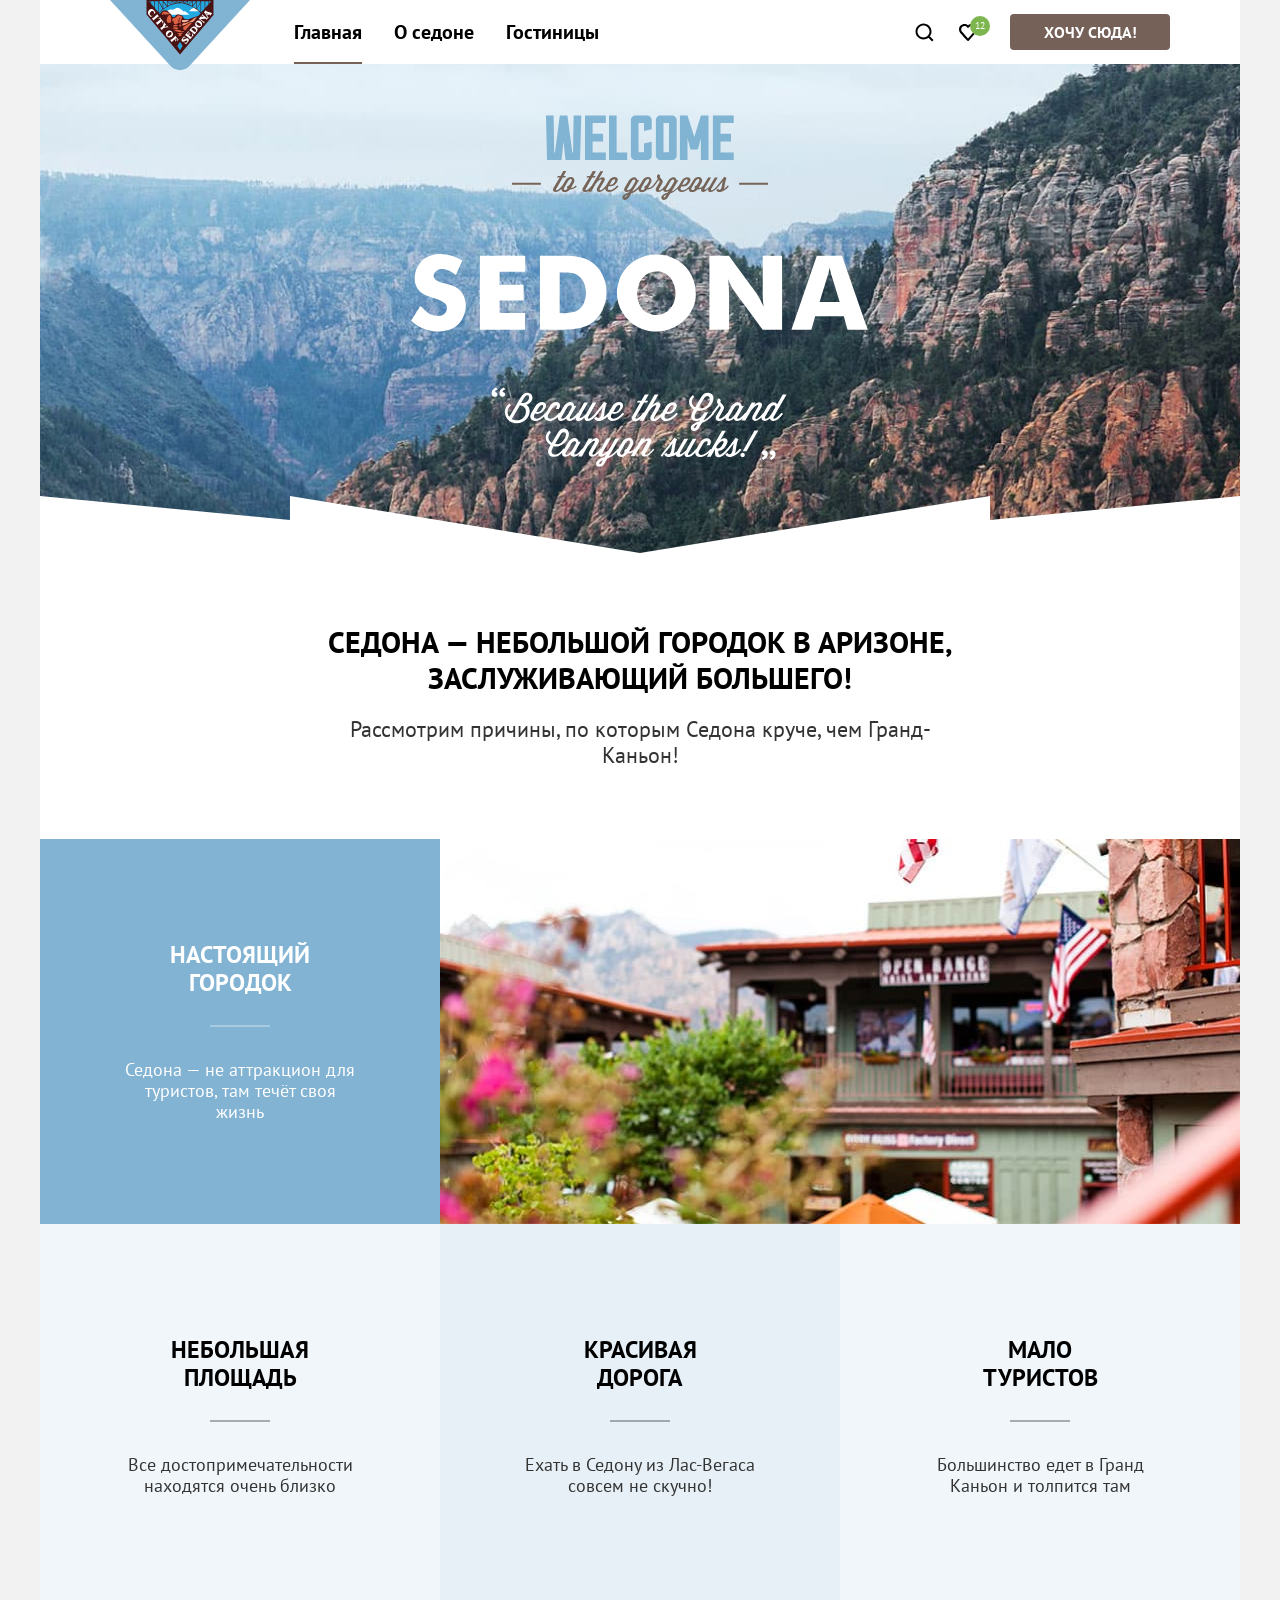
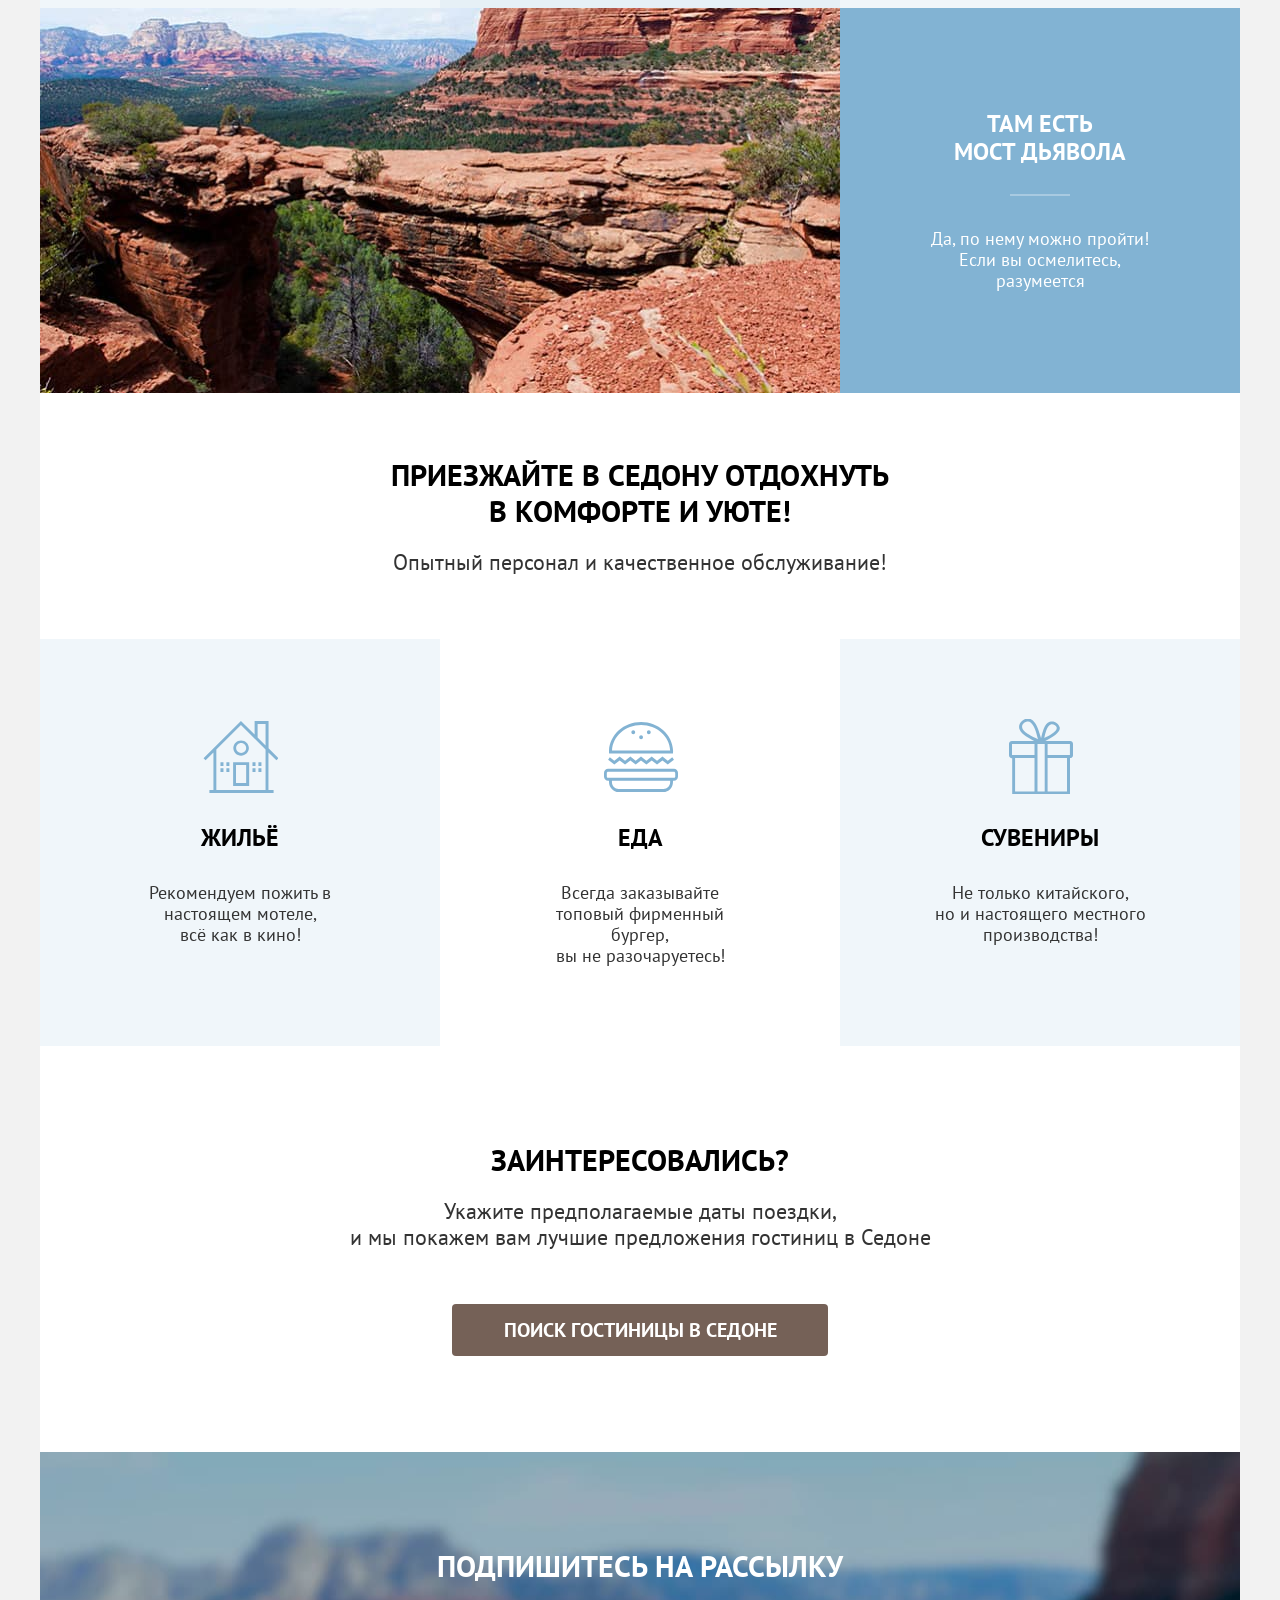
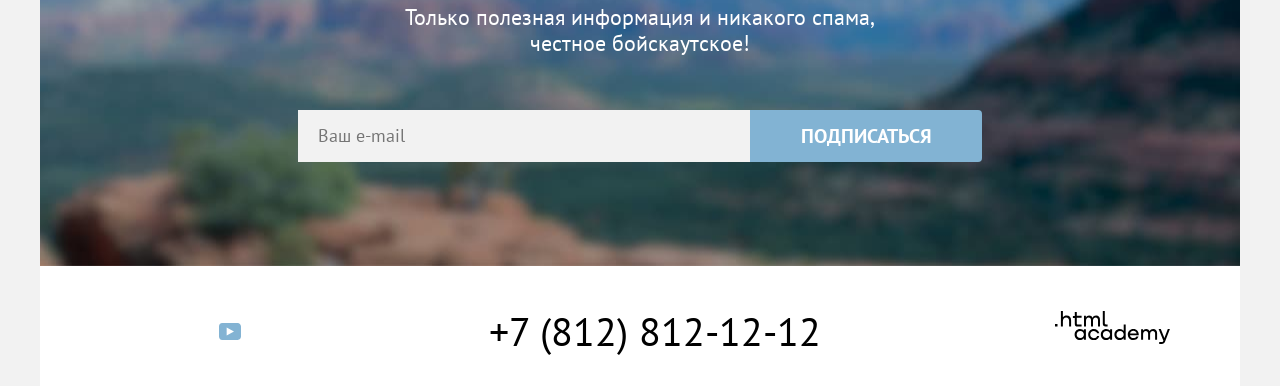
==== index.html @ 7eca0de6 "Добавил стилизацию декоративных элементов" ====
<!DOCTYPE html>
<html lang="ru">
  <head>
    <meta charset="utf-8">
    <title>HTML Academy: Седона</title>
    <link rel="stylesheet" href="styles/styles.css">
    <link rel="icon" href="favicon.ico" sizes="32x32">
  </head>
  <body>
    <div class="page-container">
      <header class="page-header" data-test="header">
        <a href="index.html" class="site-logo">
          <img src="images/site-logo.svg" width="140" height="70" alt="Логотип сайта Седона">
        </a>
        <nav class="nav">
          <ul class="nav-list">
            <li class="nav-item">
              <a href="" class="nav-link nav-link-current">Главная</a>
            </li>
            <li class="nav-item">
              <a href="#" class="nav-link">О седоне</a>
            </li>
            <li class="nav-item">
              <a href="catalog.html" class="nav-link">Гостиницы</a>
            </li>
          </ul>
          <ul class="nav-user-list">
            <li class="nav-user-item">
              <a href="#" class="nav-user-link search-icon">
                <span class="visually-hidden">Поиск</span>
              </a>
            </li>
            <li class="nav-user-item">
              <a href="#" class="nav-user-link heart-icon">
                <span class="visually-hidden">Избранное</span>
                <span class="favorites-count">12</span>
              </a>
            </li>
          </ul>
          <a href="#" class="btn btn-brown btn-desire">Хочу сюда!</a>
        </nav>
      </header>
      <main class="main-index" data-test="main">
        <section class="hero" data-test="hero">
          <h1 class="visually-hidden">Добро пожаловать в Седона</h1>
          <img src="images/welcome.svg" width="458" height="352" alt="Логотип приветствие Седона" class="hero-logo">
        </section>
        <section class="advantages" data-test="advantages">
          <div class="advantages-block">
            <h2 class="block-title">Седона — небольшой городок в Аризоне, заслуживающий большего!</h2>
            <p class="block-subtitle">Рассмотрим причины, по которым Седона круче, чем Гранд-Каньон!</p>
          </div>
          <ul class="advantages-list">
            <li class="advantages-item advantages-picture">
              <div class="advantages-container">
                <h3 class="item-title">Настоящий городок</h3>
                <p class="item-subtitle">Седона — не аттракцион для туристов, там течёт своя жизнь</p>
              </div>
              <img src="images/city.jpg" width="800" height="385" alt="Фото города Седона" class="advantages-img">
            </li>
            <li class="advantages-item">
              <div class="advantages-container">
                <h3 class="item-title">Небольшая площадь</h3>
                <p class="item-subtitle">Все достопримечательности находятся очень близко</p>
              </div>
            </li>
            <li class="advantages-item">
              <div class="advantages-container">
                <h3 class="item-title">Красивая<br>дорога</h3>
                <p class="item-subtitle">Ехать в Седону из Лас-Вегаса совсем не скучно!</p>
              </div>
            </li>
            <li class="advantages-item">
              <div class="advantages-container">
                <h3 class="item-title">Мало<br>туристов</h3>
                <p class="item-subtitle">Большинство едет в Гранд Каньон и толпится там</p>
              </div>
            </li>
            <li class="advantages-item advantages-picture">
              <img src="images/bridge.jpg" width="800" height="385" alt="Фото моста дьявола" class="advantages-img">
              <div class="advantages-container">
                <h3 class="item-title">Там есть<br>мост дьявола</h3>
                <p class="item-subtitle">Да, по нему можно пройти! Если вы осмелитесь, разумеется</p>
              </div>
            </li>
          </ul>
        </section>
        <section class="services">
          <div class="services-block">
            <h2 class="block-title">Приезжайте в Седону отдохнуть в комфорте и уюте!</h2>
            <p class="block-subtitle">Опытный персонал и  качественное обслуживание!</p>
          </div>
          <h2 class="visually-hidden">Услуги</h2>
          <ul class="services-list">
            <li class="services-item house-icon">
              <h3 class="item-title">Жильё</h3>
              <p class="item-subtitle">Рекомендуем пожить в настоящем мотеле,<br>всё как в кино!</p>
            </li>
            <li class="services-item food-icon">
              <h3 class="item-title">Еда</h3>
              <p class="item-subtitle">Всегда заказывайте топовый фирменный бургер,<br>вы не разочаруетесь!</p>
            </li>
            <li class="services-item souvenir-icon">
              <h3 class="item-title">Сувениры</h3>
              <p class="item-subtitle">Не только китайского,<br>но и настоящего местного производства!</p>
            </li>
          </ul>
        </section>
        <section class="hotel-search" data-test="search">
          <h2 class="block-title">Заинтересовались?</h2>
          <p class="block-subtitle">Укажите предполагаемые даты поездки,<br>и мы покажем вам лучшие предложения гостиниц в Седоне</p>
          <button class="btn btn-brown btn-large" type="button">Поиск гостиницы в седоне</button>
        </section>
        <section class="subscribe subscribe-background" data-test="subscribe">
          <h2 class="block-title">Подпишитесь на рассылку</h2>
          <p class="block-subtitle">Только полезная информация и никакого спама,<br>честное бойскаутское!</p>
          <form action="https://echo.htmlacademy.ru/" class="subscribe-form" method="post">
            <input type="email" class="subscribe-inp" name="email" placeholder="Ваш e-mail">
            <button type="submit" class="btn btn-blue btn-large">Подписаться</button>
          </form>
        </section>
      </main>
      <footer class="page-footer" data-test="footer">
        <section class="footer-social">
          <ul class="footer-social-list">
            <li class="footer-social-item">
              <a href="#" class="footer-social-link vk-icon">
                <span class="visually-hidden">VK</span>
              </a>
            </li>
            <li class="footer-social-item">
              <a href="#" class="footer-social-link telegram-icon">
                <span class="visually-hidden">Telegram</span>
              </a>
            </li>
            <li class="footer-social-item">
              <a href="#" class="footer-social-link youtube-icon">
                <span class="visually-hidden">YouTube</span>
              </a>
            </li>
          </ul>
        </section>
        <section class="footer-contact">
          <a href="tel:88128121212" class="footer-contact-number">+7 (812) 812-12-12</a>
        </section>
        <section class="footer-logo">
          <a href="https://htmlacademy.ru/intensive/htmlcss" class="footer-logo-link">
            <img src="images/footer-logo.svg" width="115" height="33" alt="Логотип htmlacademy" class="logo-htmlacademy">
          </a>
        </section>
      </footer>
    </div>
  </body>
</html>
---- styles/styles.css ----
@font-face {
  font-family: "PT Sans";
  font-style: normal;
  font-weight: 400;
  src: url("../fonts/ptsans-400.woff2") format("woff2");
  font-display: swap;
}

@font-face {
  font-family: "PT Sans";
  font-style: normal;
  font-weight: 700;
  src: url("../fonts/ptsans-700.woff2") format("woff2");
  font-display: swap;
}

*,
*::before,
*::after {
  box-sizing: border-box;
}

img {
  max-width: 100%;
  height: auto;
  object-fit: cover;
}

.visually-hidden {
  position: absolute;
  width: 1px;
  height: 1px;
  margin: -1px;
  padding: 0;
  border: 0;
  clip: rect(0 0 0 0);
  overflow: hidden;
}

html {
  height: 100%;
}

body {
  height: 100%;
  margin: 0;
  font-family: "PT Sans", sans-serif;
  font-size: 18px;
  line-height: 21px;
  color: #333333;
  background-color: #f2f2f2;
}

.page-container {
  display: flex;
  flex-direction: column;
  min-height: 100%;
  width: 1200px;
  margin: 0 auto;
  background-color: #ffffff;
}

.main-index {
  flex-grow: 1;
}

/* Навигация */
.page-header {
  position: relative;
  display: flex;
  padding: 0 70px 0 238px;
}

.site-logo {
  position: absolute;
  top: 0;
  left: 70px;
}

.nav {
  display: flex;
  align-items: center;
  width: 100%;
}

.nav-list {
  display: flex;
  flex-wrap: wrap;
  padding: 0;
  margin: 0;
  margin-right: auto;
  list-style: none;
}

.nav-link {
  position: relative;
  display: inline-block;
  padding: 20px 16px;
  font-size: 20px;
  line-height: 24px;
  font-weight: 700;
  text-align: center;
  color: #000000;
  text-decoration: none;
}

.nav-link-current::after {
  position: absolute;
  left: 16px;
  right: 16px;
  bottom: 0;
  height: 2px;
  background-color: #756257;
  content: "";
}

.nav-user-list {
  display: flex;
  align-items: center;
  padding: 0;
  margin: 0;
  margin-right: 20px;
  list-style: none;
}

.nav-user-link {
  position: relative;
  display: block;
  width: 44px;
  height: 64px;
  text-decoration: none;
}

.search-icon {
  background: url("../images/icons/search.svg") no-repeat center;
}

.heart-icon {
  background: url("../images/icons/heart.svg") no-repeat center;
}

.favorites-count {
  position: absolute;
  top: 16px;
  left: 24px;
  display: flex;
  align-items: center;
  justify-content: center;
  height: 20px;
  min-width: 20px;
  padding: 0 4px;
  font-size: 10px;
  line-height: 10px;
  color: #ffffff;
  background-color: #7db54f;
  border-radius: 10px;
}

.btn-desire {
  min-width: 160px;
}

/* Hero секция */
.hero {
  padding: 51px 371px 82px;
  background-image: url("../images/welcome-divider.svg"), url("../images/welcome-background.jpg");
  background-color: #aec4dc;
  background-repeat: no-repeat, no-repeat;
  background-size: contain, cover;
  background-position: bottom, center;
}

/* Секция преимущества (главная страница) */
.advantages-block {
  padding: 71px 274px;
  text-align: center;
}

.block-title {
  margin: 0;
  margin-bottom: 20px;
  font-size: 30px;
  line-height: 36px;
  font-weight: 700;
  color: #000000;
  text-transform: uppercase;
}

.block-subtitle {
  margin: 0;
  font-size: 22px;
  line-height: 26px;
}

.advantages-block .title {
  margin-bottom: 25px;
}

.advantages-item.advantages-picture .item-title {
  color: #ffffff;
}

.advantages-list {
  display: flex;
  flex-wrap: wrap;
  margin: 0;
  padding: 0;
  list-style: none;
}

.advantages-item {
  width: 400px;
}

.advantages-container {
  padding: 112px 85px;
  text-align: center;
}

.item-title {
  margin: 0;
  font-size: 24px;
  line-height: 28px;
  font-weight: 700;
  color: #000000;
  text-transform: uppercase;
}

.item-subtitle {
  margin: 0;
}

.advantages-item.advantages-picture .advantages-container {
  padding: 102px 85px;
  text-align: center;
}

.advantages-item:nth-child(2n) {
  background-color: rgba(131, 179, 211, 0.12);
}

.advantages-item:nth-child(2n + 1) {
  background-color: rgba(131, 179, 211, 0.2);
}

.advantages-item .item-title {
  position: relative;
  padding-bottom: 30px;
  margin-bottom: 32px;
}

.advantages-item .item-title::after {
  position: absolute;
  bottom: 0;
  left: 50%;
  margin-left: -30px;
  width: 60px;
  height: 2px;
  background-color: currentColor;
  opacity: 0.3;
  content: "";
}

.advantages-item.advantages-picture {
  display: flex;
  width: 100%;
  color: #ffffff;
  background-color: #82b3d3;
}

/* Cекция услуги (главная страница) */
.services-block {
  padding: 64px 345px;
  text-align: center;
}

.services-list {
  display: flex;
  flex-wrap: wrap;
  padding: 0;
  margin: 0;
  list-style: none;
}

.services-item {
  padding: 80px 85px;
  min-height: 385px;
  width: 400px;
  text-align: center;
}

.services-item::before {
  display: block;
  margin: 0 auto;
  margin-bottom: 30px;
  height: 75px;
  width: 75px;
  content: "";
}

.house-icon::before {
  background: url("../images/icons/house.svg") no-repeat center;
}

.food-icon::before {
  background: url("../images/icons/food.svg") no-repeat center;
}

.souvenir-icon::before {
  background: url("../images/icons/souvenir.svg") no-repeat center;
}

.services-item .item-title {
  margin-bottom: 30px;
}

.services-item:nth-child(2n + 1) {
  background-color: rgba(131, 179, 211, 0.12);
}

/* Поиск отеля (главная страница) */
.hotel-search {
  padding: 96px 304px;
  text-align: center;
}

.hotel-search .block-subtitle {
  margin-bottom: 54px;
}

.hotel-search .btn {
  min-width: 376px;
}

/* Подписка */
.subscribe {
  padding: 96px 258px 104px;
  text-align: center;
}

.subscribe.subscribe-background .block-title {
  color: #ffffff;
}

.subscribe .block-subtitle {
  margin-bottom: 54px;
}

.subscribe-background {
  color: #ffffff;
  background-image: url("../images/subscribe-background.jpg");
  background-repeat: no-repeat;
  background-size: cover;
  background-color: #486778;
  background-position: center;
}

.subscribe-form {
  display: flex;
}

.subscribe-form .btn {
  min-width: 232px;
  border-radius: 0 4px 4px 0;
}

.subscribe-inp {
  width: 452px;
  padding: 12px 20px;
  font-family: inherit;
  font-size: 18px;
  line-height: 24px;
  border: none;
  background-color: #f2f2f2;
}

/* Фильтр гостиниц (каталог) */
.main-inner {
  flex-grow: 1;
}

.inner-header {
  padding: 35px 70px 70px;
  background-image: url("../images/filter-background.jpg");
  background-repeat: no-repeat;
  background-size: cover;
  background-color: #87aecd;
  background-position: center;
}

.inner-header-title {
  margin: 0;
  margin-bottom: 8px;
  font-size: 60px;
  line-height: 78px;
  font-weight: 700;
  color: #ffffff;
}

.breadcrumbs {
  display: flex;
  gap: 10px;
  padding: 0;
  margin: 0;
  margin-bottom: 40px;
  font-size: 16px;
  color: #ffffff;
  list-style: none;
}

.breadcrumbs-link {
  display: block;
  min-width: 15px;
}

.breadcrumbs-item:first-child {
  display: flex;
  gap: 10px;
}

.breadcrumbs-item:first-child::after {
  display: block;
  width: 8px;
  height: 21px;
  background: url("../images/icons/breadcrumbs.svg") no-repeat center;
  content: "";
}

.breadcrumbs-link-home {
  background: url("../images/icons/home.svg") no-repeat center;
}

.catalog {
  padding: 50px 70px 60px;
}

.catalog-filter {
  display: flex;
}

.catalog-filter-group {
  padding: 0;
  margin: 0;
  border: none;
}

.catalog-filter-group:not(:last-child) {
  margin-right: 70px;
}

.catalog-filter-group:nth-child(2) {
  margin-right: auto;
}

.catalog-filter-title {
  margin-bottom: 32px;
  font-size: 20px;
  line-height: 24px;
  font-weight: 700;
  color: #ffffff;
}

.catalog-filter-item:not(:last-child) {
  margin-bottom: 16px;
}

.catalog-filter input {
  font-family: inherit;
}

.catalog-filter-list {
  padding: 0;
  margin: 0;
  list-style: none;
}

.catalog-filter-item {
  font-size: 18px;
  line-height: 23px;
  color: #ffffff;
}

.control {
  display: flex;
  align-items: center;
}

.control-input {
  width: 20px;
  height: 20px;
  margin: 0;
  margin-right: 16px;
}

.control-input-minmax {
  width: 143px;
  padding: 12px 20px;
  border: 0;
  font-size: 18px;
  line-height: 24px;
  font-weight: 700;
}

.catalog-filter-buttons {
  align-self: flex-end;
}

.catalog-filter-buttons button {
  display: block;
  min-width: 191px;
}

.catalog-filter-submit {
  margin-bottom: 32px;
}

/* Поиск (каталог) */
.search {
  display: flex;
  align-items: center;
  margin-bottom: 40px;
}

.search-title {
  margin: 0;
  margin-right: auto;
  font-size: 30px;
  line-height: 36px;
  font-weight: 700;
  color: #000000;
  text-transform: uppercase;
}

.select-control {
  padding: 10px 20px;
  margin-right: 70px;
  min-width: 292px;
  font-family: inherit;
  font-size: 18px;
  line-height: 21px;
  color: inherit;
  border: 2px solid #e5e5e5;
  border-radius: 4px;
}

.view-list {
  display: flex;
  gap: 8px;
  padding: 0;
  margin: 0;
  list-style: none;
}

.view-link {
  display: block;
  width: 48px;
  height: 48px;
  border: 2px solid #e5e5e5;
  border-radius: 4px;
}

.view-link-current {
  border-color: #000000;
}

.view-tile-icon {
  background: url("../images/icons/mode-tile.svg") no-repeat center;
}

.view-card-icon {
  background: url("../images/icons/mode-slideshow.svg") no-repeat center;
}

.view-list-icon {
  background: url("../images/icons/mode-list.svg") no-repeat center;
}

/* Отели (каталог) */
.hotels-list {
  display: grid;
  grid-template-columns: repeat(3, 1fr);
  gap: 20px;
  padding: 0;
  margin: 0;
  padding-bottom: 40px;
  margin-bottom: 40px;
  border-bottom: 1px solid #e5e5e5;
  list-style: none;
}

.hotels-card {
  display: flex;
  flex-direction: column;
  padding: 19px;
  border: 1px solid #e5e5e5;
}

.hotels-card-photo {
  margin-bottom: 16px;
}

.hotels-card-type {
  margin: 0;
}

.hotels-card-title {
  flex-grow: 1;
  margin: 0;
  margin-bottom: 16px;
  font-size: 24px;
  line-height: 28px;
  font-weight: 700;
  color: #000000;
}

.hotels-card-price {
  margin: 0;
  text-align: right;
}

.hotels-card-link {
  text-decoration: none;
}

.hotels-card-container {
  display: grid;
  grid-template-columns: repeat(2, 1fr);
  gap: 16px 20px;
}

.hotels-card .btn {
  min-width: 140px;
}

.hotels-card-stars {
  height: 36px;
  width: 140px;
}

.two-stars {
  background-image: url("../images/icons/star.svg"), url("../images/icons/star.svg");
  background-repeat: no-repeat, no-repeat;
  background-position: 0, 24px;
}

.three-stars {
  background-image: url("../images/icons/star.svg"), url("../images/icons/star.svg"), url("../images/icons/star.svg");
  background-repeat: no-repeat, no-repeat, no-repeat;
  background-position: 0, 24px, 48px;
}

.four-stars {
  background-image: url("../images/icons/star.svg"), url("../images/icons/star.svg"), url("../images/icons/star.svg"), url("../images/icons/star.svg");
  background-repeat: no-repeat, no-repeat, no-repeat, no-repeat;
  background-position: 0, 24px, 48px, 72px;
}

.hotels-card-rating {
  display: inline-block;
  width: 140px;
  padding: 8px 20px;
  margin: 0;
  font-size: 16px;
  line-height: 20px;
  text-align: center;
  text-transform: uppercase;
  background-color: #f2f2f2;
  border-radius: 4px;
}

/* Пагинация */
.pagination-list {
  display: flex;
  padding: 0;
  margin: 0;
  align-items: baseline;
  gap: 8px;
  list-style: none;
}

.pagination-item {
  min-width: 60px;
  text-align: center;
}

.pagination-link {
  display: block;
  padding: 12px;
  font-size: 20px;
  line-height: 36px;
  font-weight: 700;
  color: #ffffff;
  text-align: center;
  vertical-align: baseline;
  background-color: #82b3d3;
  text-decoration: none;
  border-radius: 4px;
}

.pagination-link-current {
  color: #000000;
  background-color: #f2f2f2;
}

/* Футер */
.page-footer {
  display: flex;
  justify-content: space-between;
  padding: 45px 70px 35px;
}

.footer-social-list {
  display: flex;
  margin: 0;
  padding: 0;
  list-style: none;
}

.footer-social-link {
  display: block;
  width: 48px;
  height: 40px;
}

.vk-icon {
  background: url("../images/social/vk.svg") no-repeat center;
}

.telegram-icon {
  background: url("../images/social/tg.svg") no-repeat center;
}

.youtube-icon {
  background: url("../images/social/youtube.svg") no-repeat center;
}

.footer-contact-number {
  font-size: 40px;
  line-height: 40px;
  color: #000000;
  text-decoration: none;
}

.footer-logo-link {
  display: block;
}

/* Кнопки */
.btn {
  display: inline-block;
  padding: 8px 18px;
  font-family: inherit;
  font-size: 16px;
  line-height: 20px;
  font-weight: 700;
  text-align: center;
  text-decoration: none;
  color: #ffffff;
  text-transform: uppercase;
  border: none;
  border-radius: 4px;
}

.btn:focus-visible {
  outline: none;
}

.btn-large {
  font-size: 20px;
  line-height: 36px;
}

.btn-brown {
  background-color: #756157;
}

.btn-brown:hover,
.btn-brown:focus-visible {
  background-color: #615048;
}

.btn-brown:active {
  color: rgba(255, 255, 255, 0.3);
  background-color: #756157;
}

.btn-blue {
  background-color: #82b3d3;
}

.btn-blue:hover,
.btn-blue:focus-visible {
  background-color: #68a2ca;
}

.btn-blue:active {
  color: rgba(255, 255, 255, 0.3);
  background-color: #82b3d3;
}

.btn-green {
  background-color: #7db54f;
}

.btn-green:hover,
.btn-green:focus-visible {
  background-color: #6c9e42;
}

.btn-green:active {
  background-color: #7db54f;
  color: rgba(255, 255, 255, 0.3);
}

.btn-transparent {
  background-color: transparent;
}

.btn-transparent:hover {
  opacity: 0.6;
}

.btn-transparent:focus-visible {
  outline: 3px solid #83b3d3;
}

.btn-transparent:active {
  color: rgba(255, 255, 255, 0.3);
  outline: none;
}
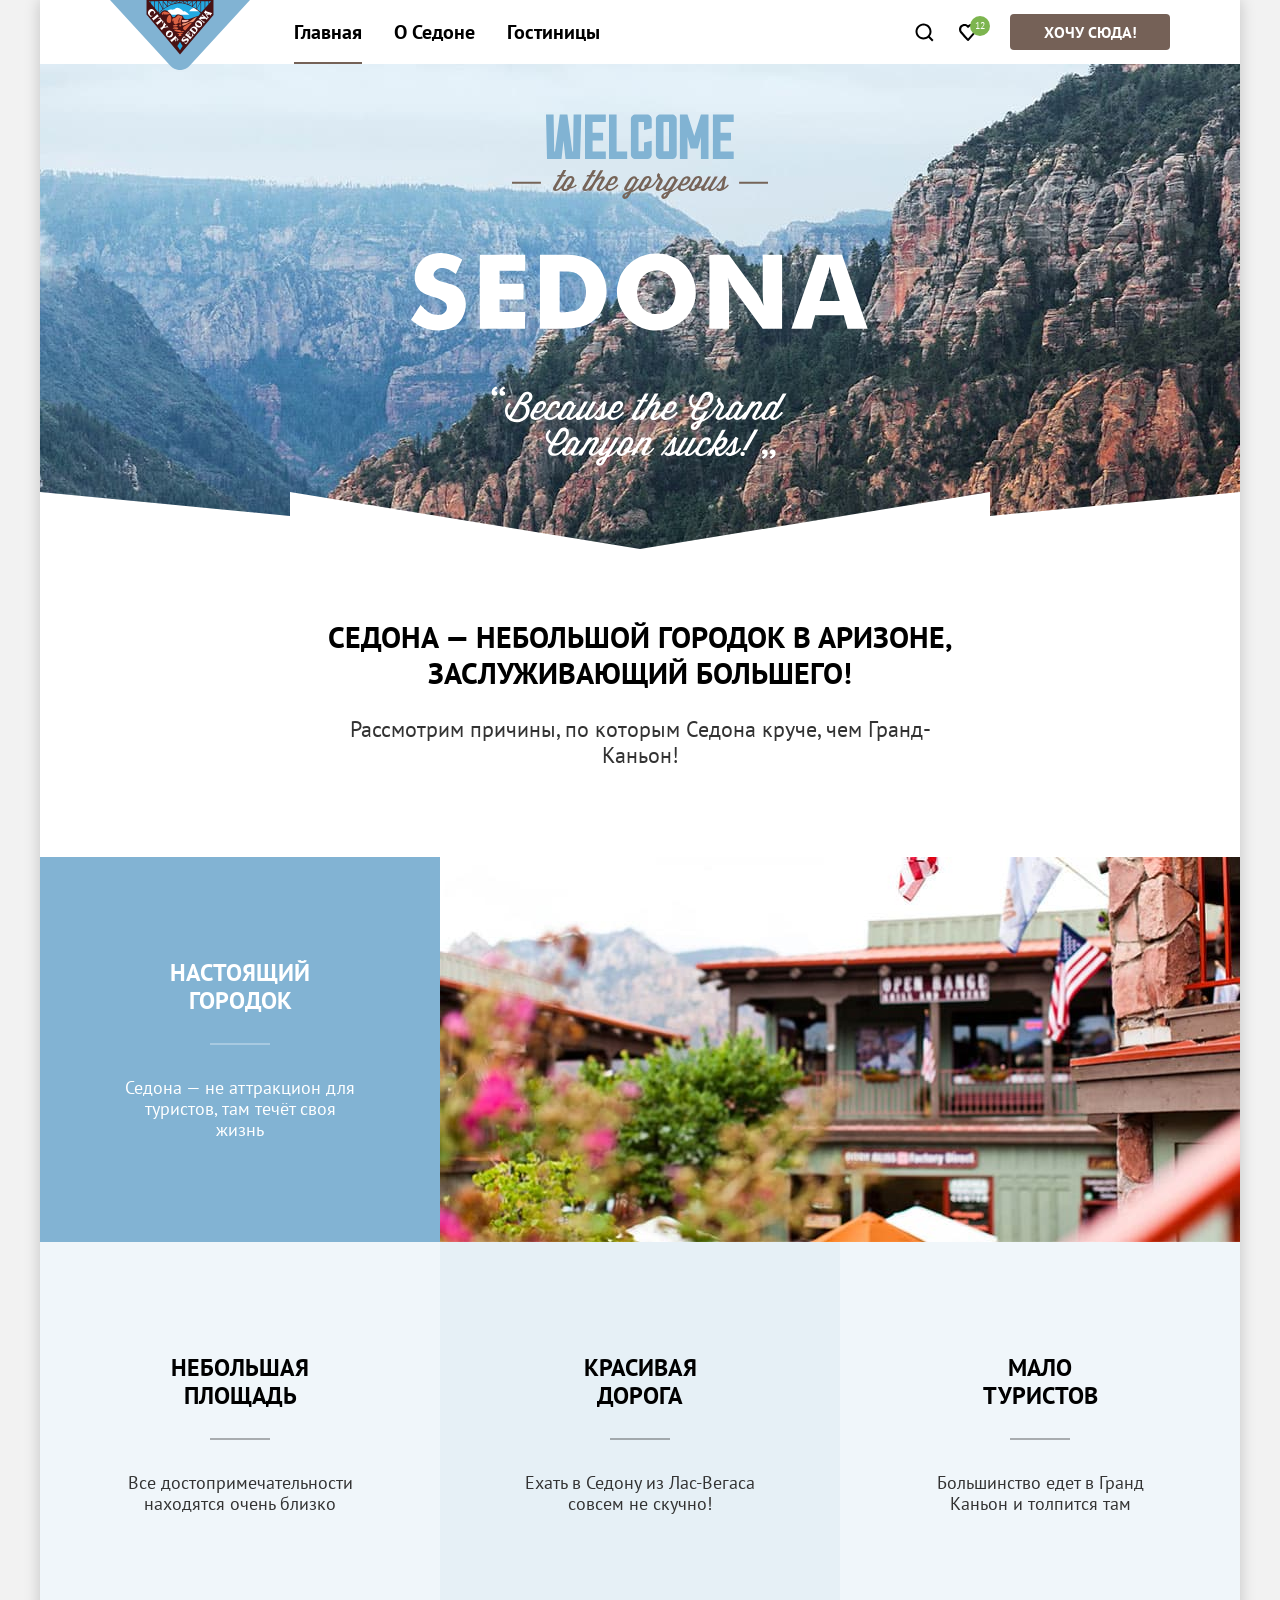
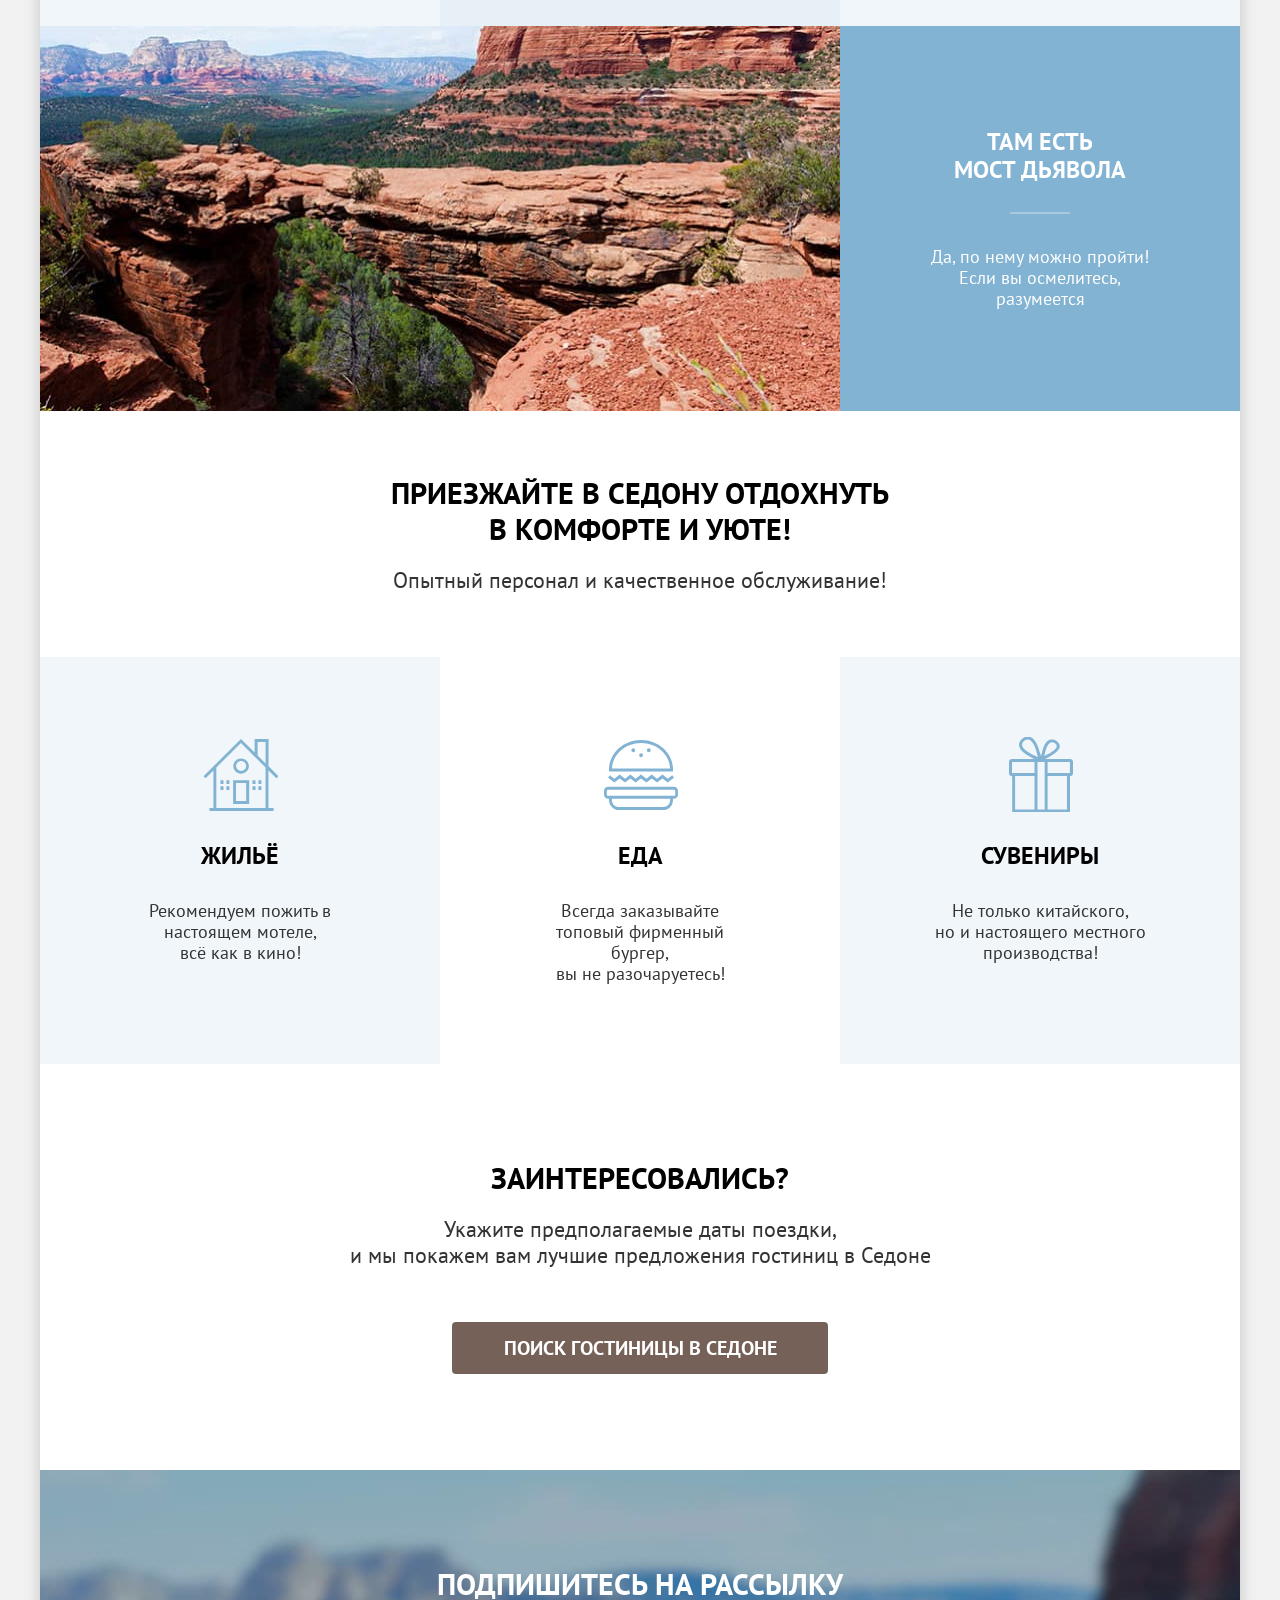
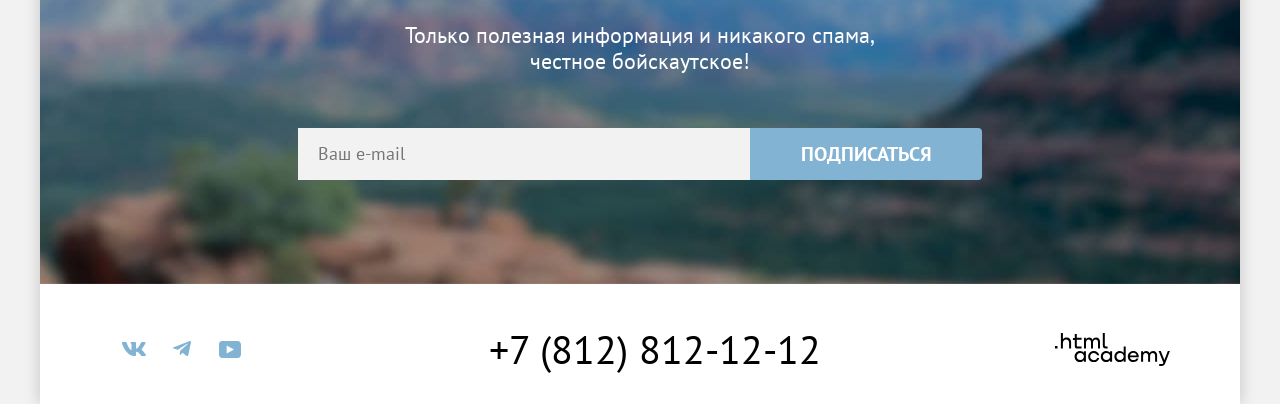
==== commit 0931224c: "Поправил стилизацию декоративных элементов" ====
--- a/index.html
+++ b/index.html
@@ -18,7 +18,7 @@
               <a href="" class="nav-link nav-link-current">Главная</a>
             </li>
             <li class="nav-item">
-              <a href="#" class="nav-link">О седоне</a>
+              <a href="#" class="nav-link">О Седоне</a>
             </li>
             <li class="nav-item">
               <a href="catalog.html" class="nav-link">Гостиницы</a>
@@ -121,33 +121,38 @@
         </section>
       </main>
       <footer class="page-footer" data-test="footer">
-        <section class="footer-social">
-          <ul class="footer-social-list">
-            <li class="footer-social-item">
-              <a href="#" class="footer-social-link vk-icon">
-                <span class="visually-hidden">VK</span>
-              </a>
-            </li>
-            <li class="footer-social-item">
-              <a href="#" class="footer-social-link telegram-icon">
-                <span class="visually-hidden">Telegram</span>
-              </a>
-            </li>
-            <li class="footer-social-item">
-              <a href="#" class="footer-social-link youtube-icon">
-                <span class="visually-hidden">YouTube</span>
-              </a>
-            </li>
-          </ul>
-        </section>
-        <section class="footer-contact">
-          <a href="tel:88128121212" class="footer-contact-number">+7 (812) 812-12-12</a>
-        </section>
-        <section class="footer-logo">
-          <a href="https://htmlacademy.ru/intensive/htmlcss" class="footer-logo-link">
-            <img src="images/footer-logo.svg" width="115" height="33" alt="Логотип htmlacademy" class="logo-htmlacademy">
-          </a>
-        </section>
+        <ul class="footer-social-list">
+          <li class="footer-social-item">
+            <a href="#" class="footer-social-link">
+              <span class="visually-hidden">VK</span>
+              <svg xmlns="http://www.w3.org/2000/svg" width="24" height="14" fill="#83b3d3" viewBox="0 0 24 14">
+                <path fill-rule="evenodd" d="M23.45.948c.166-.546 0-.948-.795-.948H20.03c-.668 0-.976.347-1.143.73 0 0-1.335 3.196-3.226 5.272-.612.602-.89.793-1.224.793-.167 0-.418-.191-.418-.738V.948c0-.656-.184-.948-.74-.948H9.151c-.417 0-.668.304-.668.593 0 .621.946.765 1.043 2.513v3.798c0 .833-.153.984-.487.984-.89 0-3.055-3.211-4.34-6.885C4.45.288 4.198 0 3.527 0H.9C.15 0 0 .347 0 .73c0 .682.89 4.07 4.145 8.551C6.315 12.341 9.37 14 12.153 14c1.669 0 1.875-.368 1.875-1.003v-2.313c0-.737.158-.884.687-.884.39 0 1.057.192 2.615 1.667C19.11 13.216 19.403 14 20.405 14h2.625c.75 0 1.126-.368.91-1.096-.238-.724-1.088-1.775-2.215-3.022-.612-.71-1.53-1.475-1.809-1.858-.389-.491-.278-.71 0-1.147 0 0 3.2-4.426 3.533-5.929z" clip-rule="evenodd" />
+              </svg>
+            </a>
+          </li>
+          <li class="footer-social-item">
+            <a href="#" class="footer-social-link">
+              <span class="visually-hidden">Telegram</span>
+              <svg xmlns="http://www.w3.org/2000/svg" width="18" height="16" fill="#83b3d3" viewBox="0 0 18 16">
+                <path d="M16.785.1.84 6.247C-.248 6.685-.24 7.292.64 7.563L4.735 8.84l9.472-5.976c.448-.273.857-.126.52.172L7.054 9.962H7.05h.002l-.283 4.22c.414 0 .597-.19.829-.413l1.988-1.934 4.136 3.055c.762.42 1.31.204 1.5-.706L17.938 1.39c.278-1.114-.425-1.619-1.153-1.29" />
+              </svg>
+            </a>
+          </li>
+          <li class="footer-social-item">
+            <a href="#" class="footer-social-link">
+              <span class="visually-hidden">YouTube</span>
+              <svg xmlns="http://www.w3.org/2000/svg" width="22" height="17" fill="#83b3d3" viewBox="0 0 22 17">
+                <path d="M18.607 0H3.174C1.314 0 0 1.594 0 3.4v10.094C0 15.406 1.313 17 3.174 17h15.652C20.468 17 22 15.406 22 13.6V3.4C21.781 1.594 20.468 0 18.607 0M7.662 12.538V4.463L14.995 8.5z" />
+              </svg>
+            </a>
+          </li>
+        </ul>
+        <a href="tel:88128121212" class="footer-contact-number">+7 (812) 812-12-12</a>
+        <a href="https://htmlacademy.ru/intensive/htmlcss" class="footer-logo-link">
+          <svg xmlns="http://www.w3.org/2000/svg" width="115" height="33" role="img" aria-label="Логотип htmlacademy" fill="#000" viewBox="0 0 115 33">
+            <path d="M0 12.9v2.6h2.5v-2.6zM11.6 4.5c-1.6 0-2.8.7-3.6 1.7h-.1V0h-2v15.5h2v-5.3c0-2.1 1.3-3.6 3.3-3.6 1.8 0 2.9 1.4 2.9 3.2v5.7h2V9.4c.1-3-1.8-4.9-4.5-4.9M26.6 4.8h-4.8V1.1h-2v3.8h-1.9v2h1.9v6c0 1.7 1 2.7 2.7 2.7h4.1v-2h-3.7c-.7 0-1.1-.4-1.1-1.1V6.8h4.8zM41.1 4.6c-1.6 0-2.9.8-3.5 2.1h-.1c-.6-1.2-1.8-2.1-3.4-2.1-1.4 0-2.5.8-3.1 1.8h-.1V4.8H29v10.6h2V10c0-2 1-3.5 2.6-3.5 1.5 0 2.4 1 2.4 2.6v6.3h2V9.8c0-2.4 1.4-3.3 2.6-3.3 1.5 0 2.4 1 2.4 2.6v6.3h2V8.9c.1-2.5-1.4-4.3-3.9-4.3M47.8 12.7c0 1.7 1 2.7 2.8 2.7h2v-2h-1.7c-.7 0-1.1-.4-1.1-1.1V0h-2zM28.9 19.7c-.9-1.1-2.2-1.8-3.9-1.8-3.1 0-5.4 2.3-5.4 5.6s2.3 5.6 5.4 5.6c1.8 0 3-.8 3.8-1.9h.1v1.6h2V18.2h-2zm-3.6 7.4c-2.2 0-3.6-1.6-3.6-3.6s1.4-3.6 3.6-3.6 3.6 1.6 3.6 3.6c0 1.9-1.4 3.6-3.6 3.6M44.2 22c-.5-2.4-2.6-4.1-5.4-4.1-3.4 0-5.6 2.5-5.6 5.6s2.2 5.6 5.6 5.6c2.8 0 4.9-1.8 5.4-4.2h-2.1c-.4 1.3-1.7 2.3-3.3 2.3-2.2 0-3.6-1.6-3.6-3.6s1.4-3.6 3.6-3.6c1.6 0 2.8 1 3.3 2.2h2.1zM55.1 19.7c-.9-1.1-2.2-1.8-3.9-1.8-3.1 0-5.4 2.3-5.4 5.6s2.3 5.6 5.4 5.6c1.8 0 3-.8 3.8-1.9h.1v1.6h2V18.2h-2zm-3.6 7.4c-2.2 0-3.6-1.6-3.6-3.6s1.4-3.6 3.6-3.6 3.6 1.6 3.6 3.6c0 1.9-1.5 3.6-3.6 3.6M68.7 19.8c-.9-1.1-2.2-1.9-3.9-1.9-3.1 0-5.4 2.3-5.4 5.6s2.2 5.6 5.4 5.6c1.7 0 3-.8 3.8-1.8h.1v1.5h2V13.4h-2zm-3.6 7.3c-2.2 0-3.6-1.6-3.6-3.6s1.4-3.6 3.6-3.6 3.6 1.6 3.6 3.6c-.1 2-1.5 3.6-3.6 3.6M78.3 17.9c-3.3 0-5.5 2.5-5.5 5.6 0 3 2.1 5.6 5.5 5.6 2.5 0 4.5-1.3 5.2-3.6h-2.1c-.5 1-1.6 1.6-3 1.6-1.9 0-3.3-1.3-3.4-2.9h8.8c.2-3.6-2-6.3-5.5-6.3m0 1.9c1.7 0 3 1 3.3 2.6h-6.5c.3-1.5 1.5-2.6 3.2-2.6M98.2 17.9c-1.6 0-2.9.8-3.6 2h-.1c-.6-1.2-1.8-2-3.4-2-1.4 0-2.5.7-3.1 1.8v-1.5h-1.9v10.6h2v-5.4c0-2 1-3.4 2.6-3.5 1.5 0 2.4 1 2.4 2.6v6.3h2v-5.6c0-2.4 1.4-3.3 2.6-3.3 1.5 0 2.4 1 2.4 2.6v6.3h2v-6.5c.1-2.6-1.4-4.4-3.9-4.4M109.4 27l-3.6-8.9h-2.2l4.8 11.6c-.3.9-.7 1.2-1.7 1.2h-2.5v2h2.5c1.8 0 2.8-.8 3.5-2.6l4.7-12.2h-2.1z" />
+          </svg>
+        </a>
       </footer>
     </div>
   </body>
--- a/styles/styles.css
+++ b/styles/styles.css
@@ -58,6 +58,7 @@
   width: 1200px;
   margin: 0 auto;
   background-color: #ffffff;
+  box-shadow: 0 0 15px 0 rgba(0, 0, 0, 0.2);
 }
 
 .main-index {
@@ -162,7 +163,7 @@
 
 /* Hero секция */
 .hero {
-  padding: 51px 371px 82px;
+  padding: 50px 371px 79px;
   background-image: url("../images/welcome-divider.svg"), url("../images/welcome-background.jpg");
   background-color: #aec4dc;
   background-repeat: no-repeat, no-repeat;
@@ -172,13 +173,16 @@
 
 /* Секция преимущества (главная страница) */
 .advantages-block {
-  padding: 71px 274px;
-  text-align: center;
+  padding: 70px 274px 89px;
+  text-align: center;
+}
+
+.advantages-block .block-title {
+  margin-bottom: 25px;
 }
 
 .block-title {
   margin: 0;
-  margin-bottom: 20px;
   font-size: 30px;
   line-height: 36px;
   font-weight: 700;
@@ -274,6 +278,10 @@
   text-align: center;
 }
 
+.services-block .block-title {
+  margin-bottom: 20px;
+}
+
 .services-list {
   display: flex;
   flex-wrap: wrap;
@@ -324,6 +332,10 @@
   text-align: center;
 }
 
+.hotel-search .block-title {
+  margin-bottom: 20px;
+}
+
 .hotel-search .block-subtitle {
   margin-bottom: 54px;
 }
@@ -336,6 +348,10 @@
 .subscribe {
   padding: 96px 258px 104px;
   text-align: center;
+}
+
+.subscribe .block-title {
+  margin-bottom: 20px;
 }
 
 .subscribe.subscribe-background .block-title {
@@ -380,7 +396,7 @@
 }
 
 .inner-header {
-  padding: 35px 70px 70px;
+  padding: 35px 70px 73px;
   background-image: url("../images/filter-background.jpg");
   background-repeat: no-repeat;
   background-size: cover;
@@ -679,13 +695,17 @@
 }
 
 .pagination-item {
-  min-width: 60px;
-  text-align: center;
+  text-align: center;
+}
+
+.pagination-item:not(:has(a)) {
+  width: 60px;
 }
 
 .pagination-link {
   display: block;
-  padding: 12px;
+  padding: 11px;
+  min-width: 60px;
   font-size: 20px;
   line-height: 36px;
   font-weight: 700;
@@ -695,6 +715,18 @@
   background-color: #82b3d3;
   text-decoration: none;
   border-radius: 4px;
+  border: 1px solid transparent;
+}
+
+.pagination-item:hover a:not(.pagination-link-current),
+.pagination-item:focus-visible a:not(.pagination-link-current) {
+  border-color: #82b3d3;
+  background-color: #68a2ca;
+}
+
+.pagination-item:active a:not(.pagination-link-current) {
+  color: rgba(255, 255, 255, 0.3);
+  background-color: #82b3d3;
 }
 
 .pagination-link-current {
@@ -706,6 +738,7 @@
 .page-footer {
   display: flex;
   justify-content: space-between;
+  align-items: center;
   padding: 45px 70px 35px;
 }
 
@@ -717,21 +750,20 @@
 }
 
 .footer-social-link {
-  display: block;
+  display: flex;
+  justify-content: center;
+  align-items: center;
   width: 48px;
   height: 40px;
 }
 
-.vk-icon {
-  background: url("../images/social/vk.svg") no-repeat center;
-}
-
-.telegram-icon {
-  background: url("../images/social/tg.svg") no-repeat center;
-}
-
-.youtube-icon {
-  background: url("../images/social/youtube.svg") no-repeat center;
+.footer-social-link:hover svg,
+.footer-social-link:focus-visible svg {
+  fill: #68a2ca;
+}
+
+.footer-social-link:active svg {
+  opacity: 0.3;
 }
 
 .footer-contact-number {
@@ -741,8 +773,28 @@
   text-decoration: none;
 }
 
+.footer-contact-number:hover,
+.footer-contact-number:focus-visible {
+  color: #756157;
+}
+
+.footer-contact-number:active {
+  opacity: 0.3;
+}
+
 .footer-logo-link {
   display: block;
+  width: 115px;
+  height: 33px;
+}
+
+.footer-logo-link:hover svg,
+.footer-logo-link:focus-visible svg {
+  fill: #756157;
+}
+
+.footer-logo-link:active svg {
+  opacity: 0.3;
 }
 
 /* Кнопки */
@@ -759,10 +811,7 @@
   text-transform: uppercase;
   border: none;
   border-radius: 4px;
-}
-
-.btn:focus-visible {
-  outline: none;
+  cursor: pointer;
 }
 
 .btn-large {
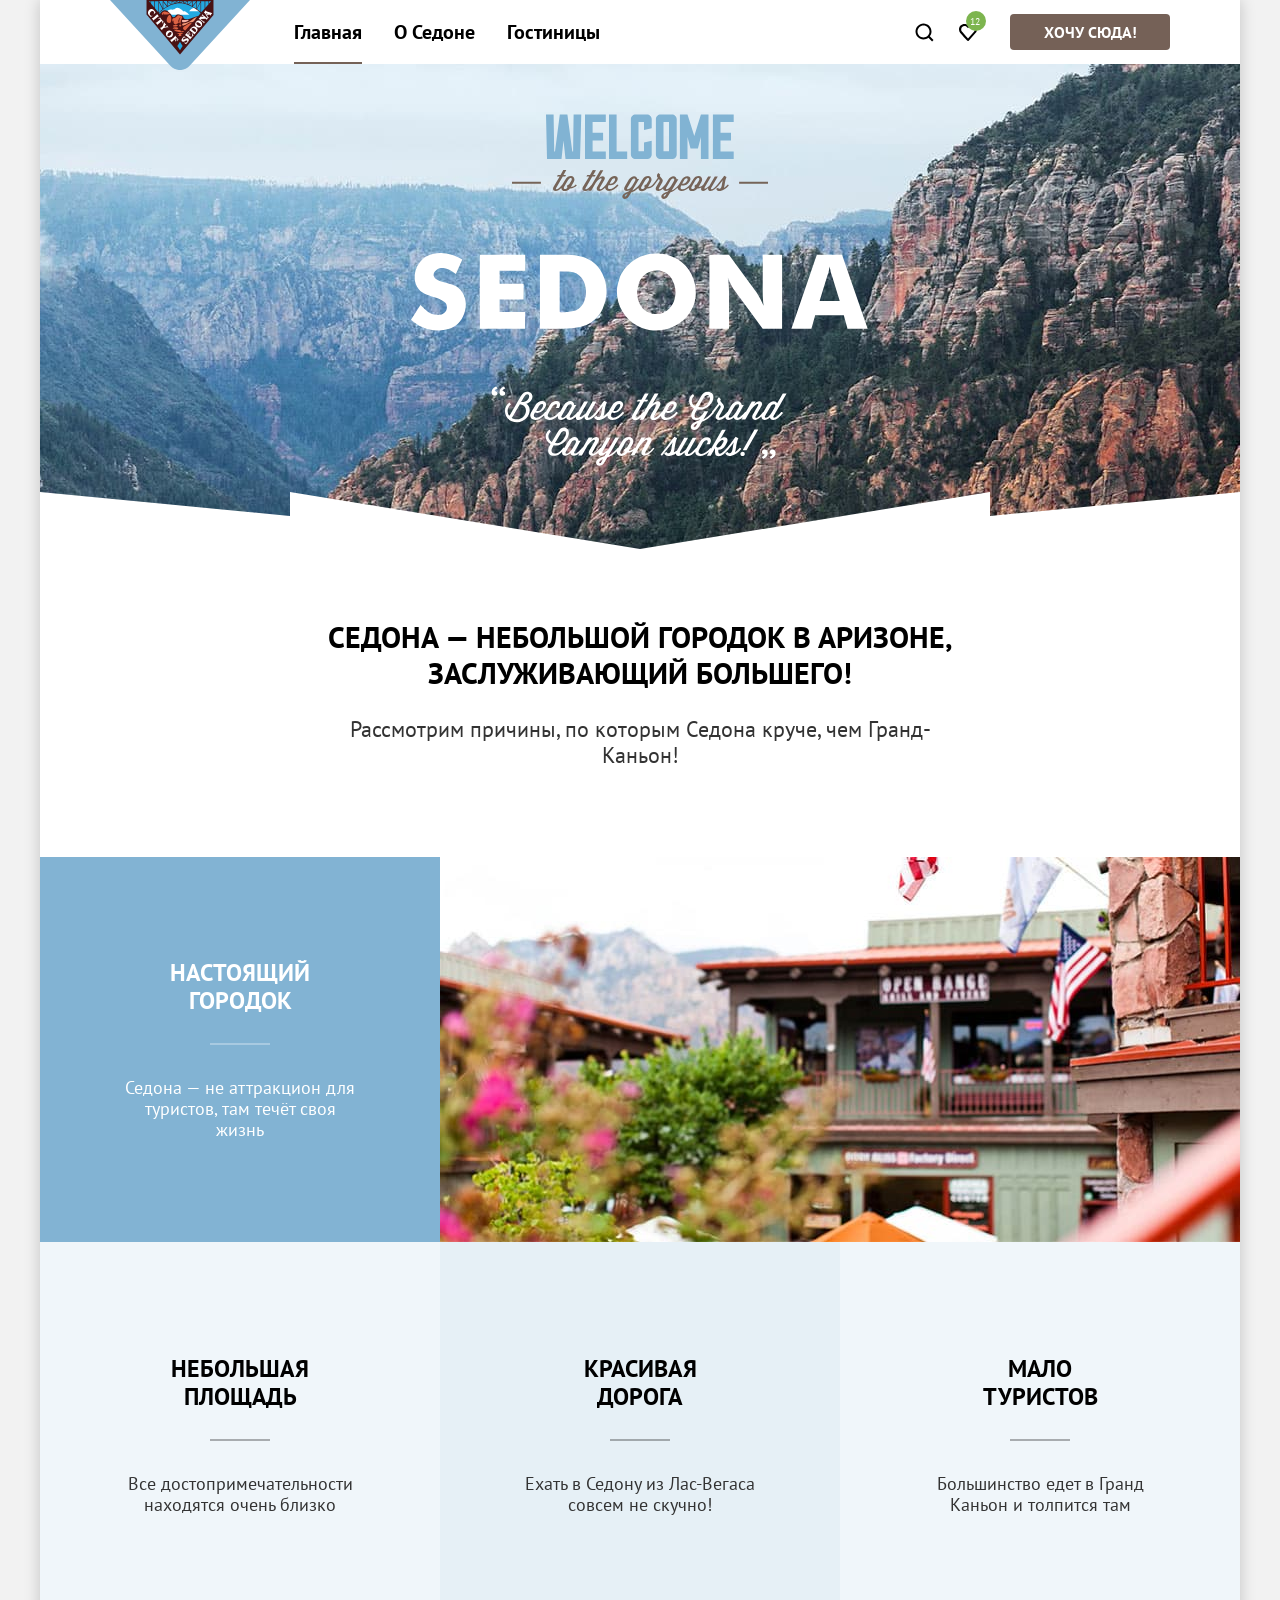
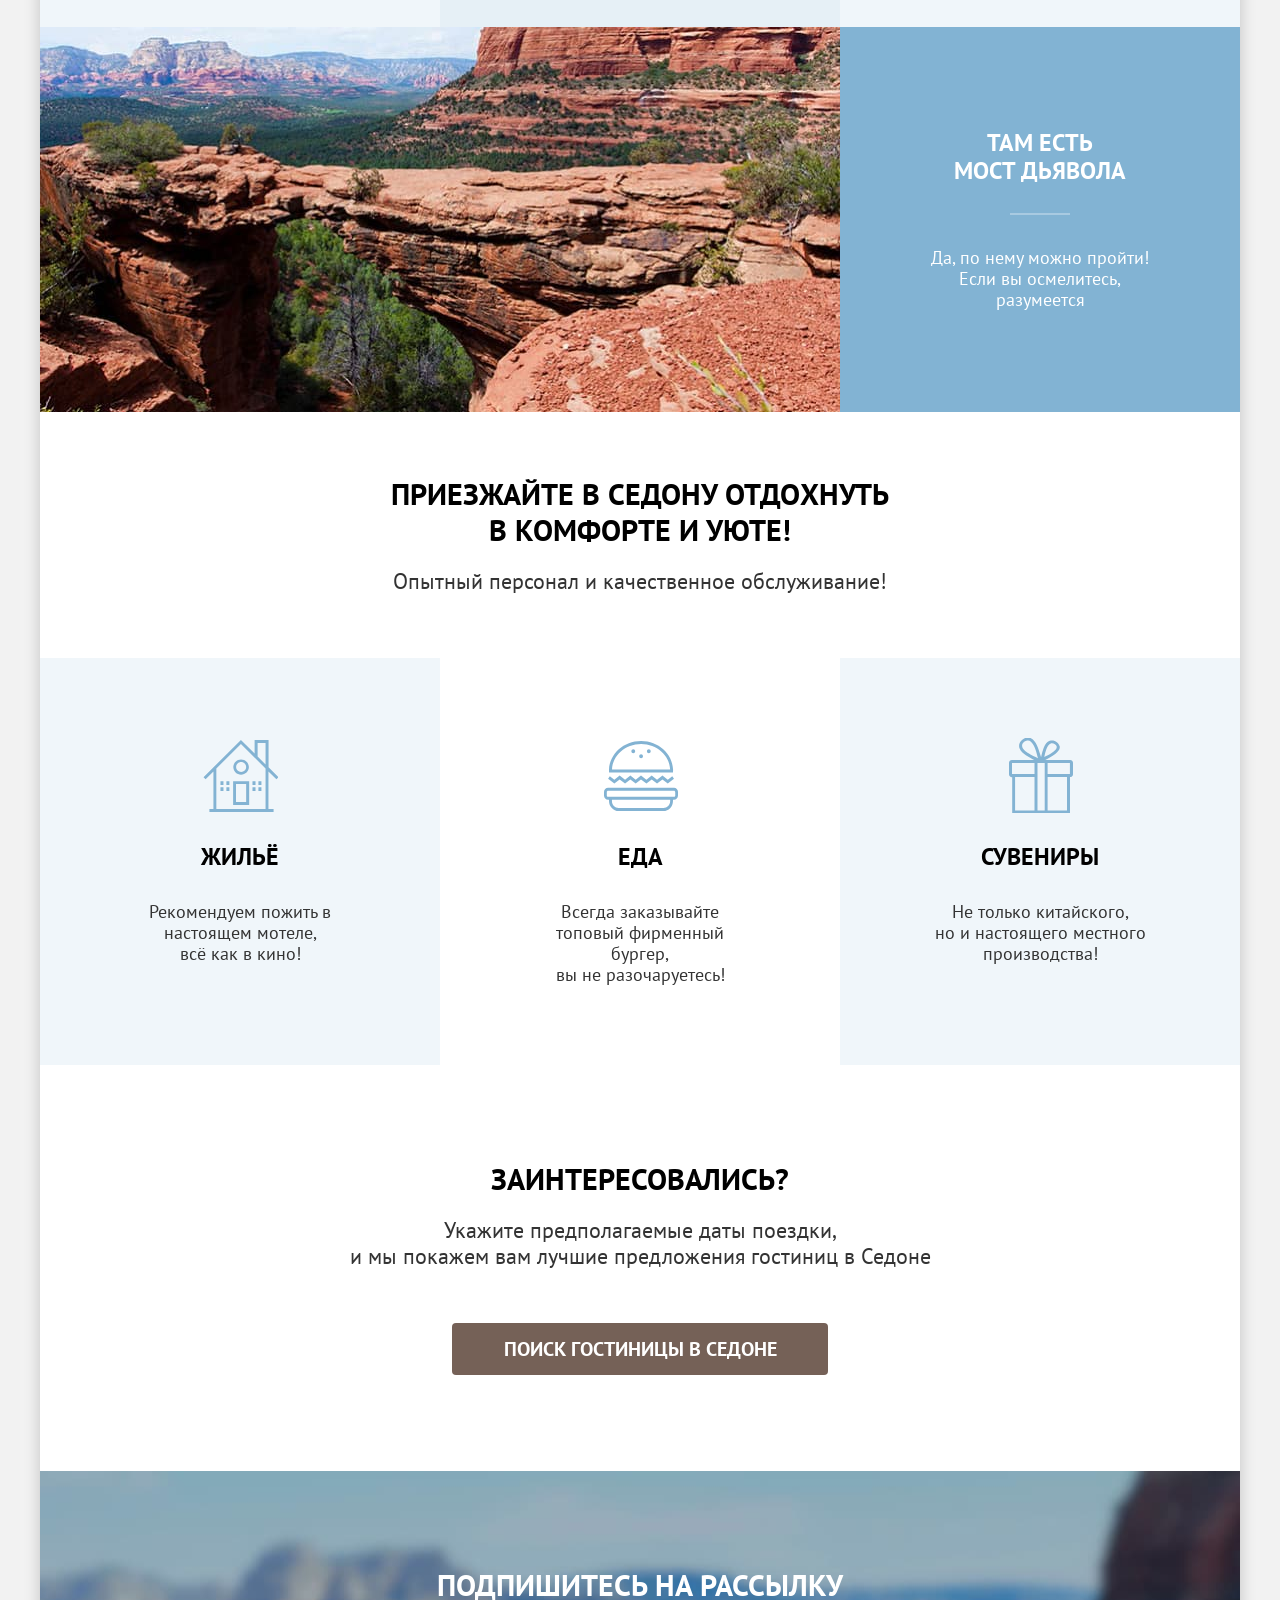
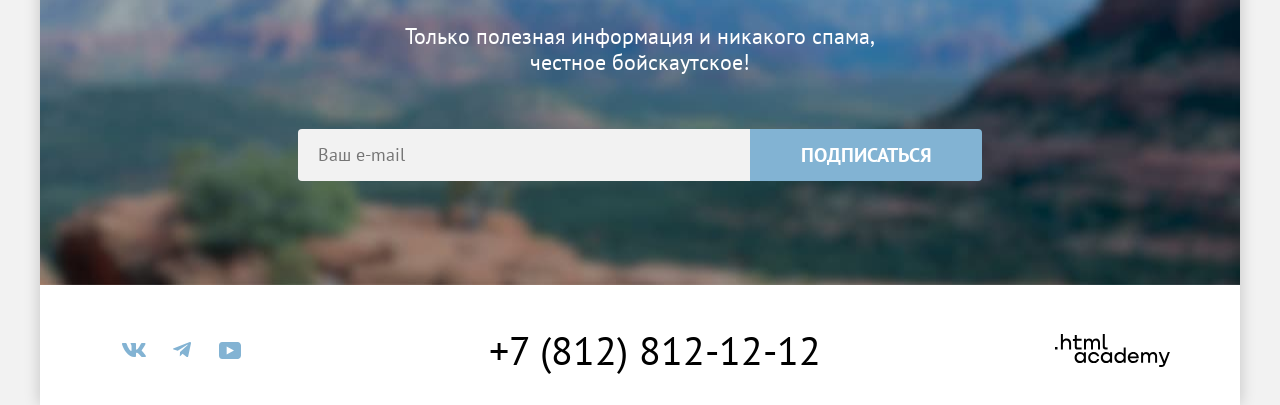
==== commit 0dcd32be: "Добавил стилизацию форм, модальное окно" ====
--- a/index.html
+++ b/index.html
@@ -59,22 +59,16 @@
               <img src="images/city.jpg" width="800" height="385" alt="Фото города Седона" class="advantages-img">
             </li>
             <li class="advantages-item">
-              <div class="advantages-container">
-                <h3 class="item-title">Небольшая площадь</h3>
-                <p class="item-subtitle">Все достопримечательности находятся очень близко</p>
-              </div>
+              <h3 class="item-title">Небольшая площадь</h3>
+              <p class="item-subtitle">Все достопримечательности находятся очень близко</p>
             </li>
             <li class="advantages-item">
-              <div class="advantages-container">
-                <h3 class="item-title">Красивая<br>дорога</h3>
-                <p class="item-subtitle">Ехать в Седону из Лас-Вегаса совсем не скучно!</p>
-              </div>
+              <h3 class="item-title">Красивая<br>дорога</h3>
+              <p class="item-subtitle">Ехать в Седону из Лас-Вегаса совсем не скучно!</p>
             </li>
             <li class="advantages-item">
-              <div class="advantages-container">
-                <h3 class="item-title">Мало<br>туристов</h3>
-                <p class="item-subtitle">Большинство едет в Гранд Каньон и толпится там</p>
-              </div>
+              <h3 class="item-title">Мало<br>туристов</h3>
+              <p class="item-subtitle">Большинство едет в Гранд Каньон и толпится там</p>
             </li>
             <li class="advantages-item advantages-picture">
               <img src="images/bridge.jpg" width="800" height="385" alt="Фото моста дьявола" class="advantages-img">
@@ -155,5 +149,40 @@
         </a>
       </footer>
     </div>
+    <div class="modal-container" style="display:none">
+      <div class="modal">
+        <button class="modal-close-btn">
+          <span class="visually-hidden">Закрыть</span>
+        </button>
+        <section class="modal-content">
+          <h2 class="modal-title block-title">Поиск гостиницы в Седоне</h2>
+          <form action="https://echo.htmlacademy.ru/" method="post" class="modal-form">
+            <label class="form-label" for="arrival-date">Дата заезда:</label>
+            <div class="form-field">
+              <input class="form-input" id="arrival-date" type="date" value="2020-04-27">
+              <span class="form-message invalid-message">Мы не можем отправить вас в прошлое.</span>
+            </div>
+            <label class="form-label" for="departure-date">Дата выезда:</label>
+            <div class="form-field">
+              <input class="form-input" id="departure-date" type="date" value="2023-09-01">
+              <span class="form-message">На эти даты есть свободные номера. Пока есть.</span>
+            </div>
+            <label class="form-label" for="adults">Взрослые:</label>
+            <div class="form-counter">
+              <button type="button" class="counter-btn btn-minus"></button>
+              <input class="form-input" id="adults" type="number" value="2">
+              <button type="button" class="counter-btn btn-plus"></button>
+            </div>
+            <label class="form-label" for="children">Дети:</label>
+            <div class="form-counter">
+              <button type="button" class="counter-btn btn-minus"></button>
+              <input class="form-input" id="children" type="number" value="2">
+              <button type="button" class="counter-btn btn-plus"></button>
+            </div>
+            <button class="modal-form-submit btn btn-blue btn-large" type="submit">Найти</button>
+          </form>
+        </section>
+      </div>
+    </div>
   </body>
 </html>
--- a/styles/styles.css
+++ b/styles/styles.css
@@ -142,16 +142,13 @@
 
 .favorites-count {
   position: absolute;
-  top: 16px;
-  left: 24px;
-  display: flex;
-  align-items: center;
-  justify-content: center;
+  top: 11px;
+  right: 4px;
   height: 20px;
   min-width: 20px;
   padding: 0 4px;
   font-size: 10px;
-  line-height: 10px;
+  line-height: 21px;
   color: #ffffff;
   background-color: #7db54f;
   border-radius: 10px;
@@ -214,10 +211,7 @@
 
 .advantages-item {
   width: 400px;
-}
-
-.advantages-container {
-  padding: 112px 85px;
+  padding: 113px 85px 112px;
   text-align: center;
 }
 
@@ -245,6 +239,14 @@
 
 .advantages-item:nth-child(2n + 1) {
   background-color: rgba(131, 179, 211, 0.2);
+}
+
+.advantages-item.advantages-picture {
+  display: flex;
+  width: 100%;
+  padding: 0;
+  color: #ffffff;
+  background-color: #82b3d3;
 }
 
 .advantages-item .item-title {
@@ -265,13 +267,6 @@
   content: "";
 }
 
-.advantages-item.advantages-picture {
-  display: flex;
-  width: 100%;
-  color: #ffffff;
-  background-color: #82b3d3;
-}
-
 /* Cекция услуги (главная страница) */
 .services-block {
   padding: 64px 345px;
@@ -388,6 +383,8 @@
   line-height: 24px;
   border: none;
   background-color: #f2f2f2;
+  border-top-left-radius: 4px;
+  border-bottom-left-radius: 4px;
 }
 
 /* Фильтр гостиниц (каталог) */
@@ -497,24 +494,109 @@
 }
 
 .control {
-  display: flex;
-  align-items: center;
-}
-
-.control-input {
+  position: relative;
+  display: block;
+  padding-left: 36px;
+}
+
+.control:hover {
+  opacity: 0.6;
+}
+
+.control-input:focus-visible + .control-mark {
+  opacity: 1;
+  outline: 3px solid #83b3d3;
+}
+
+.control:active {
+  opacity: 0.3;
+}
+
+.control-mark {
+  position: absolute;
+  top: 2px;
+  left: 0;
   width: 20px;
   height: 20px;
-  margin: 0;
-  margin-right: 16px;
+  background-color: #ffffff;
+}
+
+.control-input[type="checkbox"] + .control-mark {
+  border-radius: 4px;
+}
+
+.control-input[type="radio"] + .control-mark {
+  border-radius: 50%;
+}
+
+.control-input[type="checkbox"]:checked + .control-mark::after {
+  position: absolute;
+  width: 12px;
+  height: 10px;
+  top: 50%;
+  left: 50%;
+  transform: translate(-50%, -50%);
+  background: url("../images/icons/checkbox.svg");
+  content: "";
+}
+
+.control-input[type="radio"]:checked + .control-mark::after {
+  position: absolute;
+  width: 10px;
+  height: 10px;
+  top: 50%;
+  left: 50%;
+  transform: translate(-50%, -50%);
+  background-color: #3f5e72;
+  border-radius: 50%;
+  content: "";
 }
 
 .control-input-minmax {
   width: 143px;
-  padding: 12px 20px;
+  padding: 12px 50px 12px 20px;
   border: 0;
   font-size: 18px;
   line-height: 24px;
   font-weight: 700;
+  background-color: #f2f2f2;
+}
+
+.control-input-minmax:hover {
+  background-color: #e5e5e5;
+}
+
+.control-input-minmax:focus {
+  background-color: #e5e5e5;
+  outline: 3px solid #83b3d3;
+}
+
+.range-input {
+  position: relative;
+}
+
+.input-min {
+  border-top-left-radius: 4px;
+  border-bottom-left-radius: 4px;
+}
+
+.input-max {
+  border-top-right-radius: 4px;
+  border-bottom-right-radius: 4px;
+}
+
+.range-input span {
+  position: absolute;
+  top: 50%;
+  right: 20px;
+  margin-top: -12px;
+  line-height: 24px;
+  color: rgba(0, 0, 0, 0.3);
+}
+
+.control-input-minmax::-webkit-outer-spin-button,
+.control-input-minmax::-webkit-inner-spin-button {
+  appearance: none;
 }
 
 .catalog-filter-buttons {
@@ -530,6 +612,44 @@
   margin-bottom: 32px;
 }
 
+.range-wrapper-inputs {
+  display: flex;
+  gap: 2px;
+  margin-bottom: 44px;
+}
+
+.range-scale {
+  position: relative;
+  height: 4px;
+  background-color: rgba(255, 255, 255, 0.3);
+}
+
+.range-bar {
+  position: absolute;
+  height: 4px;
+  background-color: #ffffff;
+}
+
+.range-toggle {
+  position: absolute;
+  width: 20px;
+  height: 20px;
+  background: #ffffff;
+  border: none;
+  border-radius: 5px;
+  cursor: pointer;
+}
+
+.toggle-min {
+  top: -8px;
+  left: 0;
+}
+
+.toggle-max {
+  top: -8px;
+  right: 0;
+}
+
 /* Поиск (каталог) */
 .search {
   display: flex;
@@ -548,15 +668,23 @@
 }
 
 .select-control {
-  padding: 10px 20px;
+  padding: 14px 48px 14px 20px;
+  min-width: 292px;
   margin-right: 70px;
-  min-width: 292px;
   font-family: inherit;
   font-size: 18px;
   line-height: 21px;
   color: inherit;
   border: 2px solid #e5e5e5;
+  background: url("../images/icons/arrow.svg") no-repeat right 18px center;
   border-radius: 4px;
+  appearance: none;
+}
+
+.select-control:hover,
+.select-control:focus-visible {
+  border-color: #68a2ca;
+  outline: none;
 }
 
 .view-list {
@@ -575,6 +703,16 @@
   border-radius: 4px;
 }
 
+.view-link:hover,
+.view-link:active {
+  border-color: #000000;
+}
+
+.view-link:focus-visible {
+  border-color: #68a2ca;
+  outline: none;
+}
+
 .view-link-current {
   border-color: #000000;
 }
@@ -650,25 +788,21 @@
 
 .hotels-card-stars {
   height: 36px;
-  width: 140px;
+  background-image: url("../images/icons/star.svg");
+  background-repeat: space no-repeat;
+  background-position: left center;
 }
 
 .two-stars {
-  background-image: url("../images/icons/star.svg"), url("../images/icons/star.svg");
-  background-repeat: no-repeat, no-repeat;
-  background-position: 0, 24px;
+  width: 42px;
 }
 
 .three-stars {
-  background-image: url("../images/icons/star.svg"), url("../images/icons/star.svg"), url("../images/icons/star.svg");
-  background-repeat: no-repeat, no-repeat, no-repeat;
-  background-position: 0, 24px, 48px;
+  width: 66px;
 }
 
 .four-stars {
-  background-image: url("../images/icons/star.svg"), url("../images/icons/star.svg"), url("../images/icons/star.svg"), url("../images/icons/star.svg");
-  background-repeat: no-repeat, no-repeat, no-repeat, no-repeat;
-  background-position: 0, 24px, 48px, 72px;
+  width: 89px;
 }
 
 .hotels-card-rating {
@@ -877,3 +1011,108 @@
   color: rgba(255, 255, 255, 0.3);
   outline: none;
 }
+
+/* Модальное окно */
+.modal-container {
+  position: fixed;
+  top: 0;
+  left: 0;
+  display: flex;
+  justify-content: center;
+  align-items: center;
+  height: 100%;
+  width: 100%;
+  background-color: rgba(242, 242, 242, 0.8);
+}
+
+.modal {
+  position: relative;
+  padding: 64px 70px;
+  background-color: #ffffff;
+  border-radius: 30px;
+  box-shadow: 0 25px 50px 0 rgba(0, 0, 0, 0.15);
+}
+
+.modal-close-btn {
+  position: absolute;
+  top: 64px;
+  right: 52px;
+  padding: 0;
+  width: 52px;
+  height: 52px;
+  /* transform: translate(50%, 50%); */
+  background-color: #f2f2f2;
+  border: none;
+  border-radius: 50%;
+  background-image: url("../images/icons/cross.svg");
+  background-repeat: no-repeat;
+  background-position: center;
+  cursor: pointer;
+}
+
+.modal-form {
+  display: grid;
+  align-items: baseline;
+  grid-template-columns: auto min-content auto min-content;
+}
+
+.form-label {
+  font-size: 20px;
+  line-height: 24px;
+  font-weight: 700;
+  color: #000000;
+}
+
+.form-input {
+  font-size: 18px;
+  line-height: 24px;
+  font-weight: 700;
+  color: #000000;
+  border: none;
+  background-color: #f2f2f2;
+}
+
+.form-message {
+  font-size: 16px;
+  line-height: 21px;
+  font-weight: 400;
+}
+
+.invalid-message {
+  color: #ff5757;
+}
+
+.form-field {
+  display: flex;
+  flex-direction: column;
+  width: 440px;
+  grid-column: 2 / -1;
+}
+
+.modal-form-submit {
+  grid-column: 1 / -1;
+}
+
+.form-counter .counter-btn {
+  padding: 0;
+  border: 0;
+  width: 40px;
+  height: 48px;
+  background-color: #f2f2f2;
+}
+
+.btn-minus {
+  background: url("../images/icons/minus.svg") no-repeat center transparent;
+}
+
+.btn-plus {
+  background: url("../images/icons/plus.svg") no-repeat center transparent;
+}
+
+.form-counter {
+  display: flex;
+}
+
+.form-counter input {
+  field-sizing: content;
+}
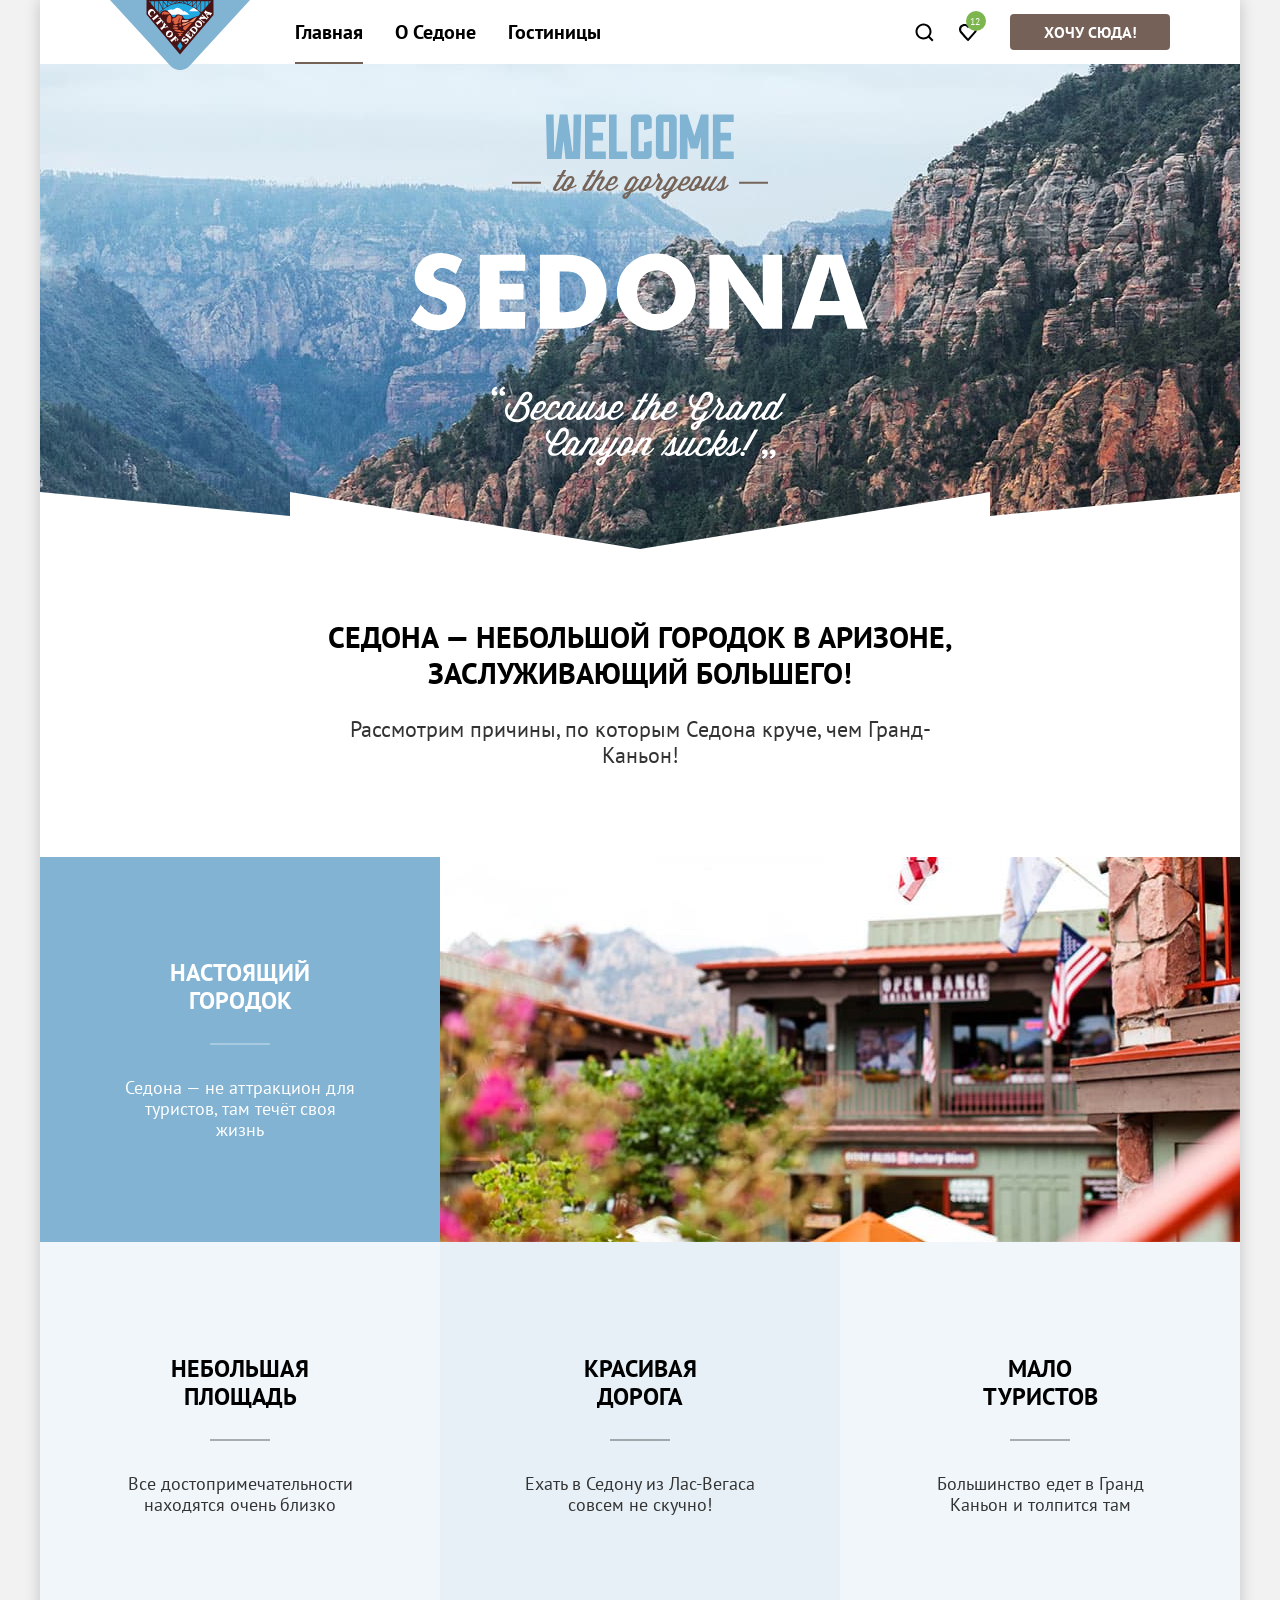
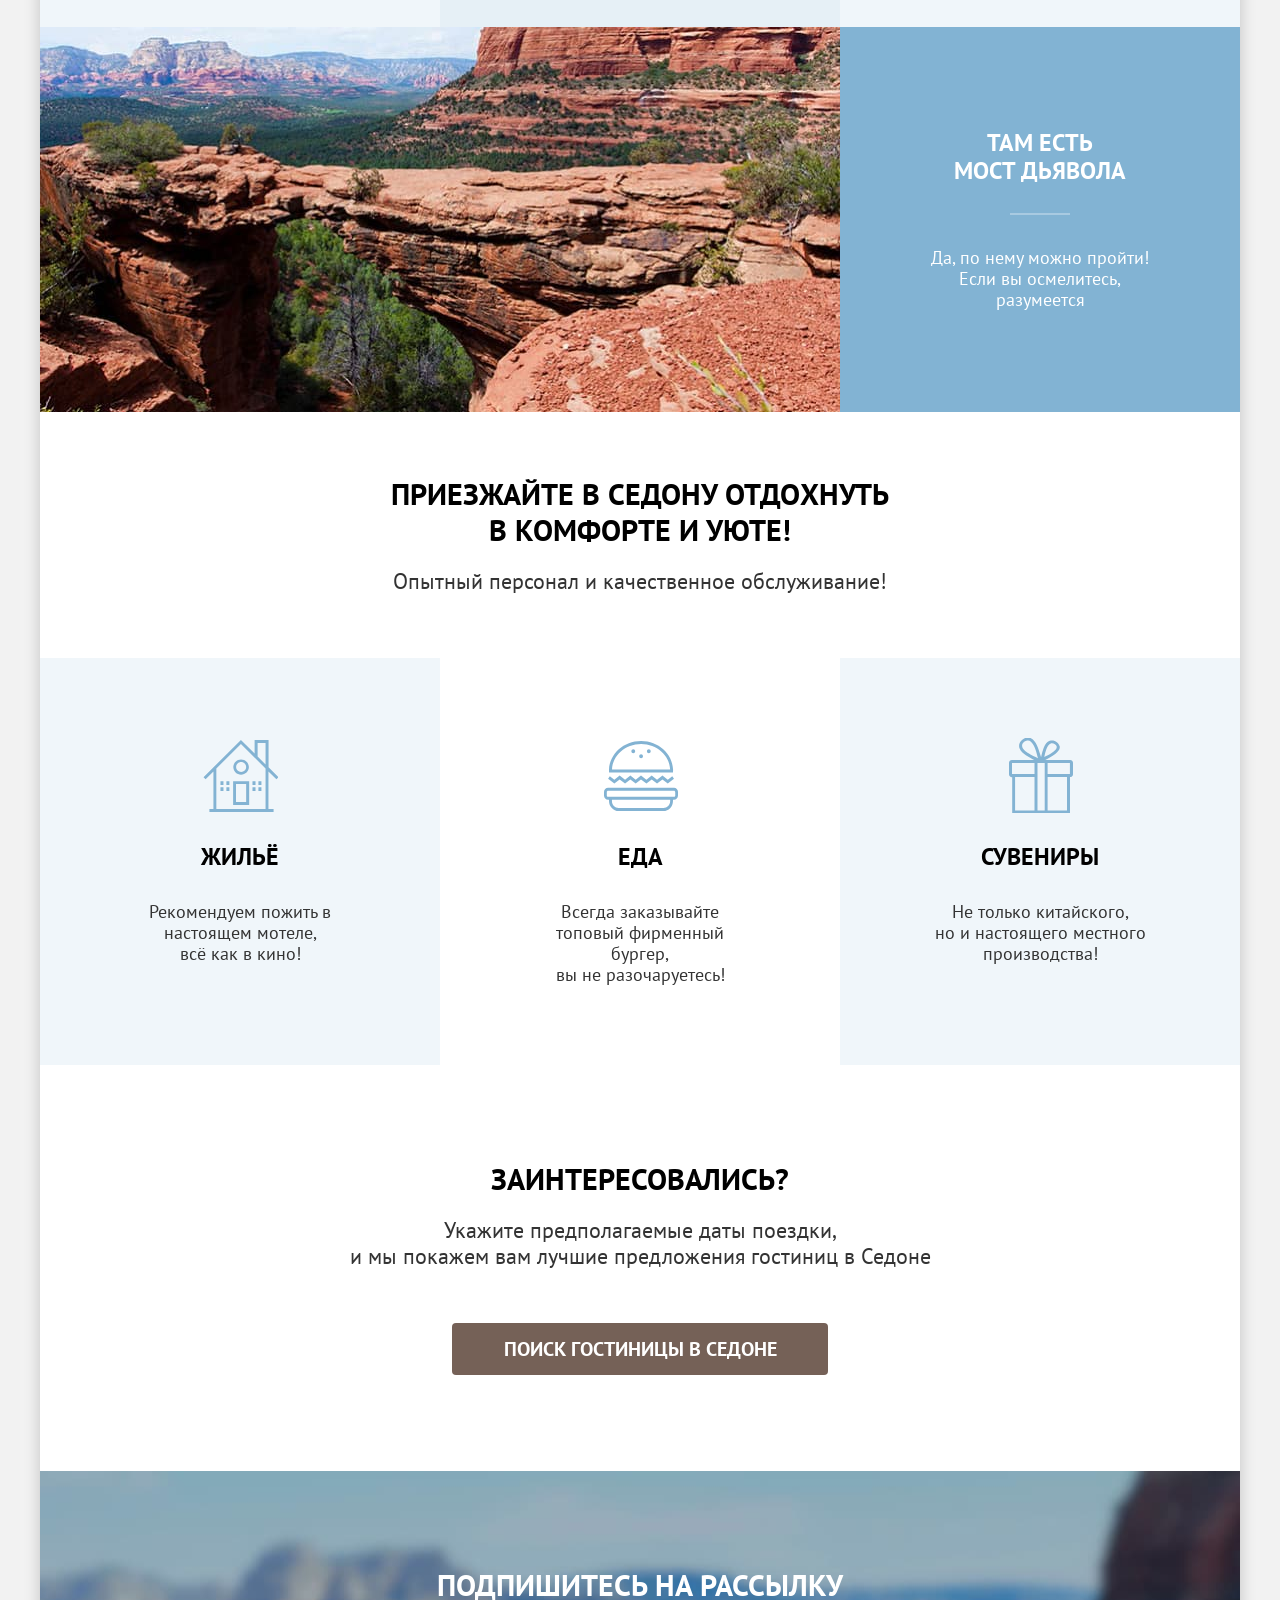
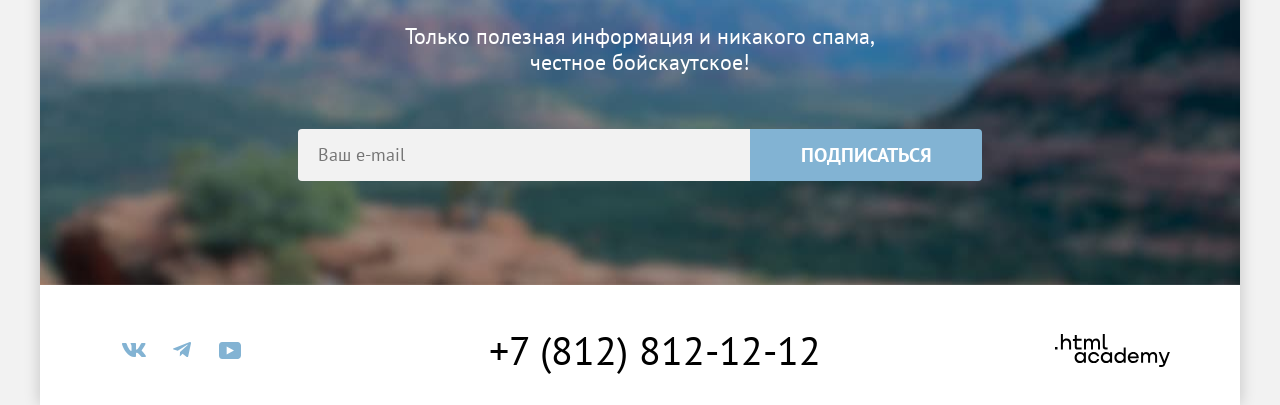
==== commit 7767cc23: "Стилизация модального окна, исправление замечаний" ====
--- a/index.html
+++ b/index.html
@@ -148,41 +148,70 @@
           </svg>
         </a>
       </footer>
-    </div>
-    <div class="modal-container" style="display:none">
-      <div class="modal">
-        <button class="modal-close-btn">
-          <span class="visually-hidden">Закрыть</span>
-        </button>
-        <section class="modal-content">
-          <h2 class="modal-title block-title">Поиск гостиницы в Седоне</h2>
-          <form action="https://echo.htmlacademy.ru/" method="post" class="modal-form">
-            <label class="form-label" for="arrival-date">Дата заезда:</label>
-            <div class="form-field">
-              <input class="form-input" id="arrival-date" type="date" value="2020-04-27">
-              <span class="form-message invalid-message">Мы не можем отправить вас в прошлое.</span>
-            </div>
-            <label class="form-label" for="departure-date">Дата выезда:</label>
-            <div class="form-field">
-              <input class="form-input" id="departure-date" type="date" value="2023-09-01">
-              <span class="form-message">На эти даты есть свободные номера. Пока есть.</span>
-            </div>
-            <label class="form-label" for="adults">Взрослые:</label>
-            <div class="form-counter">
-              <button type="button" class="counter-btn btn-minus"></button>
-              <input class="form-input" id="adults" type="number" value="2">
-              <button type="button" class="counter-btn btn-plus"></button>
-            </div>
-            <label class="form-label" for="children">Дети:</label>
-            <div class="form-counter">
-              <button type="button" class="counter-btn btn-minus"></button>
-              <input class="form-input" id="children" type="number" value="2">
-              <button type="button" class="counter-btn btn-plus"></button>
-            </div>
-            <button class="modal-form-submit btn btn-blue btn-large" type="submit">Найти</button>
-          </form>
-        </section>
+      <div class="modal-container modal-hidden">
+        <div class="modal">
+          <button class="modal-close-btn" type="button">
+            <span class="visually-hidden">Закрыть</span>
+          </button>
+          <section class="modal-content">
+            <h2 class="modal-title block-title">Поиск гостиницы в Седоне</h2>
+            <form action="https://echo.htmlacademy.ru/" method="post" class="modal-form">
+              <label class="form-label" for="arrival-date">Дата заезда:</label>
+              <div class="form-field">
+                <input class="form-input" id="arrival-date" name="arrival-date" type="text" value="27 апреля 2020" placeholder="Укажите дату">
+                <span class="form-message invalid-message">Мы не можем отправить вас в прошлое.</span>
+              </div>
+              <label class="form-label" for="departure-date">Дата выезда:</label>
+              <div class="form-field">
+                <input class="form-input" id="departure-date" name="departure-date" type="text" value="1 сентября 2023" placeholder="Укажите дату">
+                <span class="form-message">На эти даты есть свободные номера. Пока есть.</span>
+              </div>
+              <label class="form-label label-counter" for="adults">Взрослые:</label>
+              <div class="form-counter">
+                <button type="button" class="counter-btn btn-minus">
+                  <span class="visually-hidden">Уменьшить количество</span>
+                  <svg width="20" height="20" viewBox="0 0 20 20" fill="rgba(117, 97, 87, 0.3)" xmlns="http://www.w3.org/2000/svg">
+                    <path d="M3 9V11H17V9H3Z"/>
+                  </svg>
+                </button>
+                <input class="form-input" id="adults" name="adults" type="number" value="2" max="9999">
+                <button type="button" class="counter-btn btn-plus">
+                  <span class="visually-hidden">Увеличить количество</span>
+                  <svg width="20" height="20" viewBox="0 0 20 20" fill="rgba(117, 97, 87, 0.3)" xmlns="http://www.w3.org/2000/svg">
+                    <path d="M17 9H11V3H9V9H3V11H9V17H11V11H17V9Z"/>
+                  </svg>
+                </button>
+              </div>
+              <div class="label-wraper">
+                <label class="form-label label-counter" for="children">Дети:</label>
+                <span class="tooltip">
+                  <button class="tooltip-toggle" type="button" aria-labelledby="tooltip-label-count">
+                    <span class="visually-hidden">Подробная информация</span>
+                  </button>
+                  <span class="tooltip-text" role="tooltip" id="tooltip-label-count">Укажите количество детей, которые будут с вами, возраст которых от 6 до 18 лет. Дети до 6 лет размещаются бесплатно.</span>
+                </span>
+              </div>
+              <div class="form-counter">
+                <button type="button" class="counter-btn btn-minus">
+                  <span class="visually-hidden">Уменьшить количество</span>
+                  <svg width="20" height="20" viewBox="0 0 20 20" fill="rgba(117, 97, 87, 0.3)" xmlns="http://www.w3.org/2000/svg">
+                    <path d="M3 9V11H17V9H3Z"/>
+                  </svg>
+                </button>
+                <input class="form-input" id="children" name="children" type="number" value="2">
+                <button type="button" class="counter-btn btn-plus">
+                  <span class="visually-hidden">Увеличить количество</span>
+                  <svg width="20" height="20" viewBox="0 0 20 20" fill="rgba(117, 97, 87, 0.3)" xmlns="http://www.w3.org/2000/svg">
+                    <path d="M17 9H11V3H9V9H3V11H9V17H11V11H17V9Z"/>
+                  </svg>
+                </button>
+              </div>
+              <button class="modal-form-submit btn btn-blue btn-large" type="submit">Найти</button>
+            </form>
+          </section>
+        </div>
       </div>
     </div>
+
   </body>
 </html>
--- a/styles/styles.css
+++ b/styles/styles.css
@@ -69,7 +69,7 @@
 .page-header {
   position: relative;
   display: flex;
-  padding: 0 70px 0 238px;
+  padding: 0 70px 0 239px;
 }
 
 .site-logo {
@@ -393,7 +393,7 @@
 }
 
 .inner-header {
-  padding: 35px 70px 73px;
+  padding: 35px 70px 70px;
   background-image: url("../images/filter-background.jpg");
   background-repeat: no-repeat;
   background-size: cover;
@@ -412,6 +412,7 @@
 
 .breadcrumbs {
   display: flex;
+  flex-wrap: wrap;
   gap: 10px;
   padding: 0;
   margin: 0;
@@ -424,17 +425,21 @@
 .breadcrumbs-link {
   display: block;
   min-width: 15px;
-}
-
-.breadcrumbs-item:first-child {
-  display: flex;
-  gap: 10px;
-}
-
-.breadcrumbs-item:first-child::after {
-  display: block;
+  min-height: 21px;
+}
+
+.breadcrumbs-item:not(:last-child) {
+  position: relative;
+  padding-right: 17px;
+}
+
+.breadcrumbs-item:not(:last-child)::after {
+  position: absolute;
+  top: 50%;
+  right: 0;
   width: 8px;
   height: 21px;
+  transform: translateY(-50%);
   background: url("../images/icons/breadcrumbs.svg") no-repeat center;
   content: "";
 }
@@ -458,14 +463,19 @@
 }
 
 .catalog-filter-group:not(:last-child) {
-  margin-right: 70px;
+  margin-right: 72px;
 }
 
 .catalog-filter-group:nth-child(2) {
   margin-right: auto;
 }
 
+.catalog-filter .group-range {
+  margin-right: 70px;
+}
+
 .catalog-filter-title {
+  padding: 0;
   margin-bottom: 32px;
   font-size: 20px;
   line-height: 24px;
@@ -585,7 +595,7 @@
   border-bottom-right-radius: 4px;
 }
 
-.range-input span {
+.range-label {
   position: absolute;
   top: 50%;
   right: 20px;
@@ -610,6 +620,10 @@
 
 .catalog-filter-submit {
   margin-bottom: 32px;
+}
+
+.range {
+  padding-bottom: 8px;
 }
 
 .range-wrapper-inputs {
@@ -640,14 +654,28 @@
   cursor: pointer;
 }
 
+.range-toggle:hover {
+  box-shadow: 0 4px 10px 0 rgba(0, 0, 0, 0.25);
+}
+
+.range-toggle:focus-visible {
+  outline: 3px solid #83b3d3;
+  box-shadow: 0 4px 10px 0 rgba(0, 0, 0, 0.25);
+}
+
+.range-toggle:active {
+  outline: 2px solid #83b3d3;
+  box-shadow: 0 7px 15px 0 rgba(0, 0, 0, 0.4);
+}
+
 .toggle-min {
   top: -8px;
-  left: 0;
+  left: 1px;
 }
 
 .toggle-max {
   top: -8px;
-  right: 0;
+  right: -1px;
 }
 
 /* Поиск (каталог) */
@@ -685,6 +713,10 @@
 .select-control:focus-visible {
   border-color: #68a2ca;
   outline: none;
+}
+
+.select-control:disabled {
+  opacity: 0.3;
 }
 
 .view-list {
@@ -1012,6 +1044,15 @@
   outline: none;
 }
 
+.btn:disabled {
+  background-color: #e5e5e5;
+}
+
+.btn-transparent:disabled {
+  background-color: transparent;
+  opacity: 0.1;
+}
+
 /* Модальное окно */
 .modal-container {
   position: fixed;
@@ -1023,6 +1064,10 @@
   height: 100%;
   width: 100%;
   background-color: rgba(242, 242, 242, 0.8);
+}
+
+.modal-hidden {
+  display: none;
 }
 
 .modal {
@@ -1040,7 +1085,6 @@
   padding: 0;
   width: 52px;
   height: 52px;
-  /* transform: translate(50%, 50%); */
   background-color: #f2f2f2;
   border: none;
   border-radius: 50%;
@@ -1050,20 +1094,41 @@
   cursor: pointer;
 }
 
+.modal-close-btn:hover {
+  background-color: #e6e6e6;
+}
+
+.modal-close-btn:focus-visible {
+  background-color: #e6e6e6;
+  outline: 3px solid #83b3d3;
+}
+
+.modal-close-btn:active {
+  opacity: 0.3;
+}
+
 .modal-form {
   display: grid;
+  grid-template-columns: auto 198px auto min-content;
   align-items: baseline;
-  grid-template-columns: auto min-content auto min-content;
+}
+
+.modal-title {
+  margin-bottom: 65px;
 }
 
 .form-label {
+  margin-right: 18px;
   font-size: 20px;
   line-height: 24px;
   font-weight: 700;
   color: #000000;
+  text-transform: capitalize;
 }
 
 .form-input {
+  height: 48px;
+  font-family: inherit;
   font-size: 18px;
   line-height: 24px;
   font-weight: 700;
@@ -1073,6 +1138,7 @@
 }
 
 .form-message {
+  padding: 0 20px;
   font-size: 16px;
   line-height: 21px;
   font-weight: 400;
@@ -1085,34 +1151,154 @@
 .form-field {
   display: flex;
   flex-direction: column;
-  width: 440px;
+  min-width: 440px;
+  margin-bottom: 23px;
   grid-column: 2 / -1;
 }
 
+.form-field .form-input {
+  padding: 12px 60px 12px 20px;
+  margin-bottom: 4px;
+  background: url("../images/icons/date.svg") no-repeat right 20px center #f2f2f2;
+  border-radius: 4px;
+}
+
+.form-field .form-input:hover {
+  background-color: #e6e6e6;
+}
+
+.form-field .form-input:focus {
+  outline: 3px solid #83b3d3;
+}
+
 .modal-form-submit {
+  margin-top: 48px;
   grid-column: 1 / -1;
 }
 
+.modal-form .btn {
+  padding: 18px 77px;
+  line-height: 24px;
+  border-radius: 10px;
+}
+
 .form-counter .counter-btn {
-  padding: 0;
-  border: 0;
+  position: relative;
+  padding: 0;
   width: 40px;
   height: 48px;
+  border: 0;
   background-color: #f2f2f2;
 }
 
+.counter-btn svg {
+  position: absolute;
+  top: 50%;
+  left: 50%;
+  transform: translate(-50%, -50%);
+  border-radius: 4px;
+}
+
+.counter-btn:hover svg {
+  fill: #000000;
+}
+
+.counter-btn:focus-visible svg {
+  outline: 3px solid #82b3d3;
+  fill: #000000;
+}
+
+.counter-btn:active svg {
+  opacity: 0.2;
+}
+
 .btn-minus {
-  background: url("../images/icons/minus.svg") no-repeat center transparent;
+  border-top-left-radius: 4px;
+  border-bottom-left-radius: 4px;
 }
 
 .btn-plus {
-  background: url("../images/icons/plus.svg") no-repeat center transparent;
+  border-top-right-radius: 4px;
+  border-bottom-right-radius: 4px;
+}
+
+.label-counter {
+  align-self: center;
 }
 
 .form-counter {
   display: flex;
 }
 
+.form-counter:last-of-type {
+  justify-self: end;
+}
+
 .form-counter input {
+  min-width: 31px;
+  max-width: 65px;
+  padding: 0 6px;
+  line-height: 20px;
+  text-align: center;
   field-sizing: content;
 }
+
+.form-counter input::-webkit-outer-spin-button,
+.form-counter input::-webkit-inner-spin-button {
+  appearance: none;
+}
+
+.label-wraper {
+  display: flex;
+  margin-right: 10px;
+  align-self: center;
+}
+
+.label-wraper .form-label {
+  margin-right: 11px;
+}
+
+.tooltip {
+  position: relative;
+}
+
+.tooltip:hover .tooltip-text {
+  display: block;
+}
+
+.tooltip-toggle {
+  display: block;
+  width: 26px;
+  height: 26px;
+  padding: 0;
+  border: 0;
+  border-radius: 50%;
+  background: url("../images/icons/info.svg") no-repeat center #83b3d3;
+}
+
+.tooltip-text {
+  position: absolute;
+  display: none;
+  top: 41px;
+  padding: 19px 19px 23px 23px;
+  width: 256px;
+  font-size: 16px;
+  line-height: 20px;
+  color: #ffffff;
+  transform: translate(-50%) translate(13px);
+  border-radius: 10px;
+  background-color: #333333;
+  box-shadow: 0 15px 30px 0 rgba(0, 0, 0, 0.3);
+}
+
+.tooltip-text::after {
+  position: absolute;
+  top: -9px;
+  left: 0;
+  right: 0;
+  width: 19px;
+  height: 9px;
+  margin: 0 auto;
+  background: url("../images/icons/tooltip-arrow.svg");
+  content: "";
+}
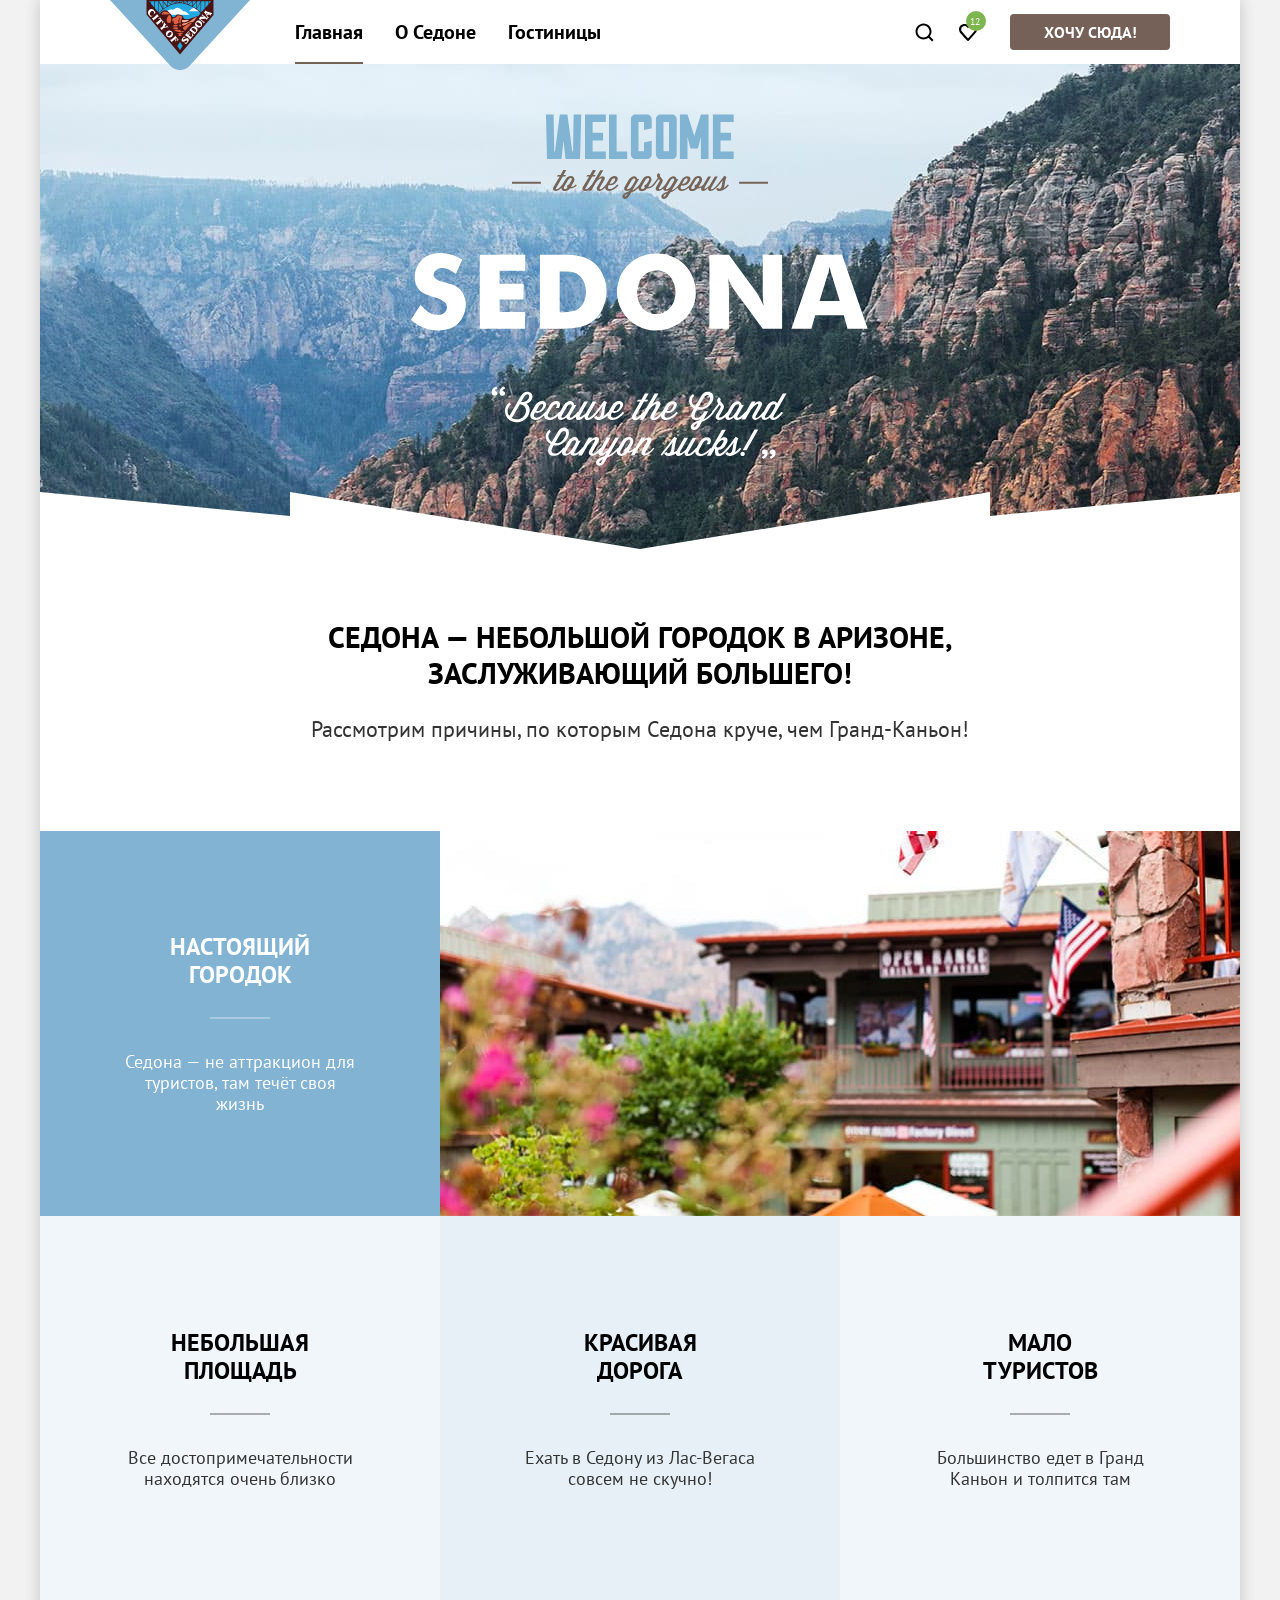
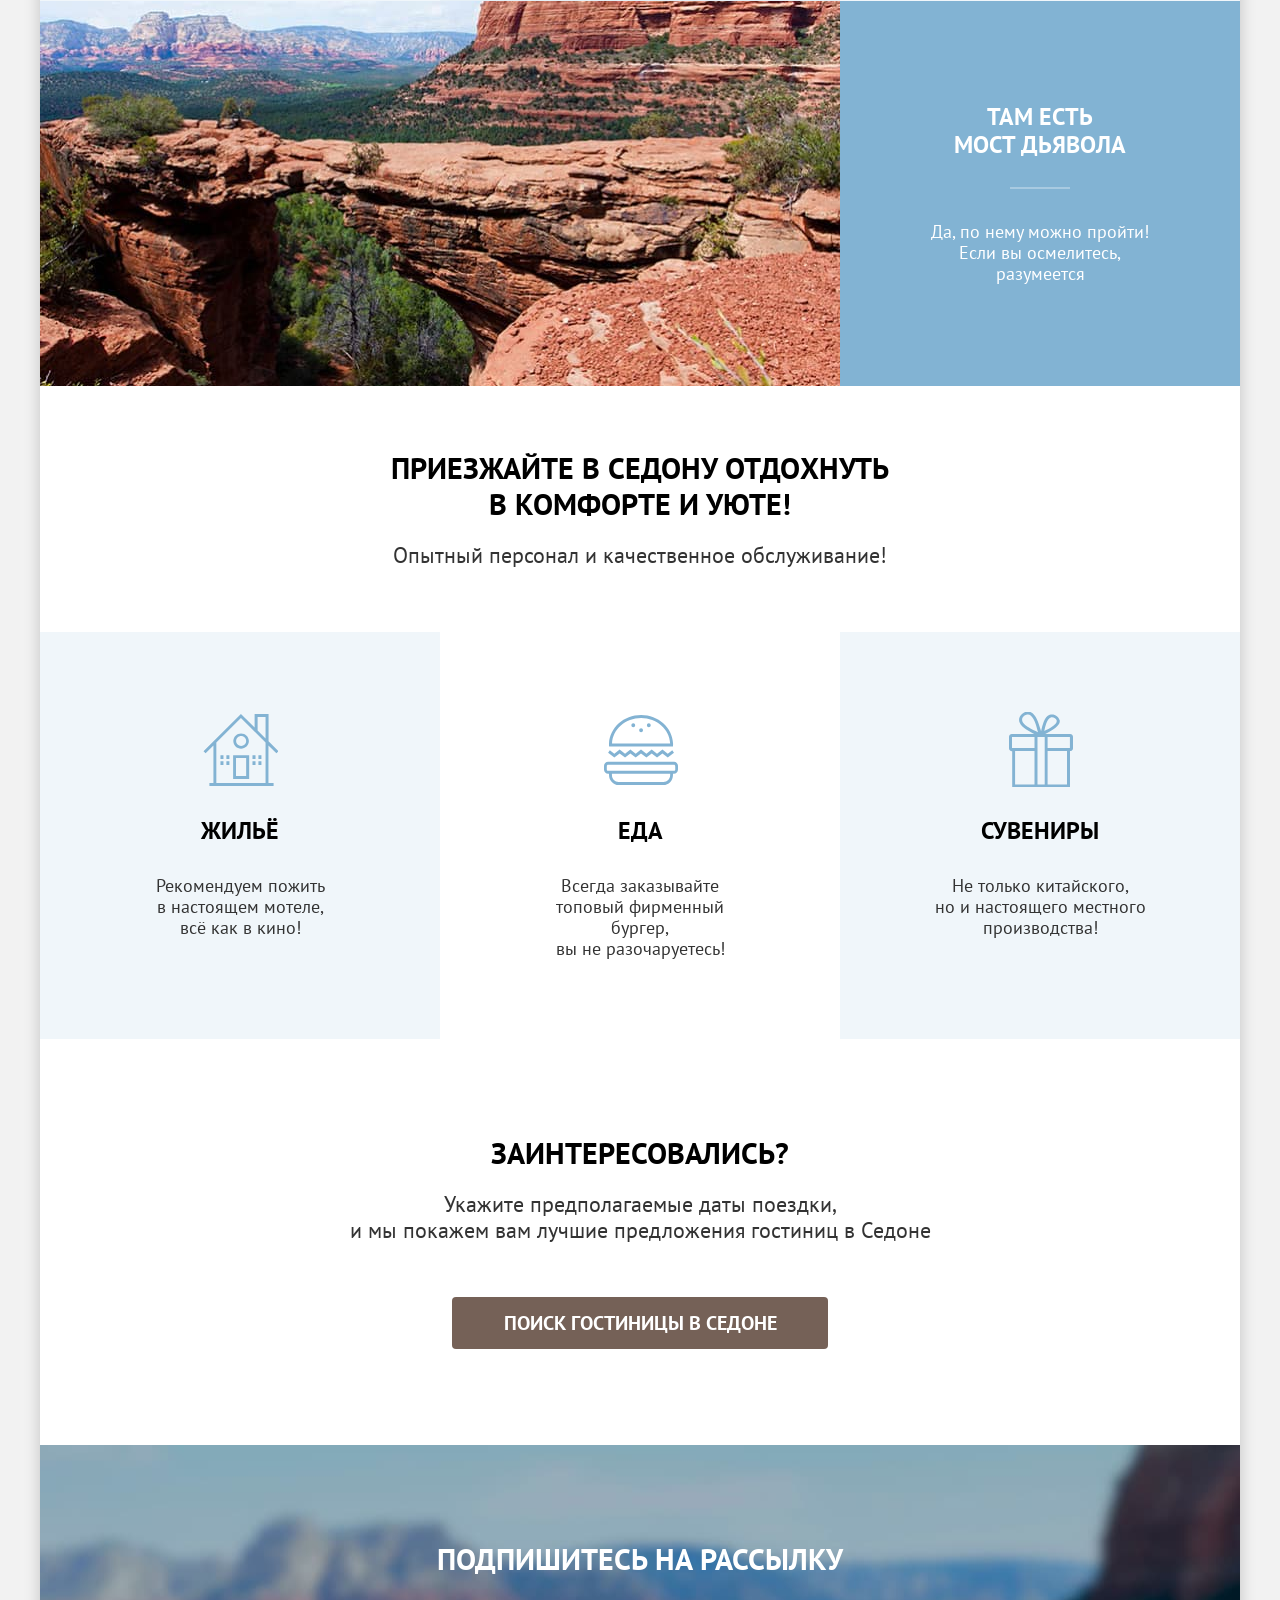
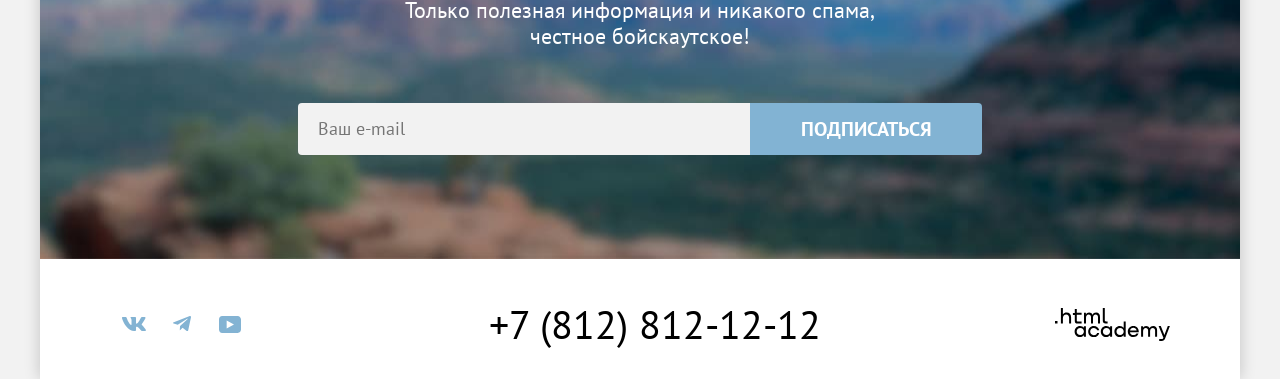
==== commit 8d2c077b: "Стилизация модального окна, исправление замечаний" ====
--- a/index.html
+++ b/index.html
@@ -88,15 +88,15 @@
           <ul class="services-list">
             <li class="services-item house-icon">
               <h3 class="item-title">Жильё</h3>
-              <p class="item-subtitle">Рекомендуем пожить в настоящем мотеле,<br>всё как в кино!</p>
+              <p class="item-subtitle">Рекомендуем пожить в&nbsp;настоящем мотеле,<br>всё как&nbsp;в&nbsp;кино!</p>
             </li>
             <li class="services-item food-icon">
               <h3 class="item-title">Еда</h3>
-              <p class="item-subtitle">Всегда заказывайте топовый фирменный бургер,<br>вы не разочаруетесь!</p>
+              <p class="item-subtitle">Всегда заказывайте<br>топовый фирменный бургер,<br>вы не&nbsp;разочаруетесь!</p>
             </li>
             <li class="services-item souvenir-icon">
               <h3 class="item-title">Сувениры</h3>
-              <p class="item-subtitle">Не только китайского,<br>но и настоящего местного производства!</p>
+              <p class="item-subtitle">Не&nbsp;только китайского,<br>но&nbsp;и&nbsp;настоящего местного производства!</p>
             </li>
           </ul>
         </section>
--- a/styles/styles.css
+++ b/styles/styles.css
@@ -170,7 +170,7 @@
 
 /* Секция преимущества (главная страница) */
 .advantages-block {
-  padding: 70px 274px 89px;
+  padding: 70px 270px 89px;
   text-align: center;
 }
 
@@ -609,6 +609,10 @@
   appearance: none;
 }
 
+.range-input input[type="number"] {
+  appearance: textfield;
+}
+
 .catalog-filter-buttons {
   align-self: flex-end;
 }
@@ -696,8 +700,9 @@
 }
 
 .select-control {
-  padding: 14px 48px 14px 20px;
+  padding: 12px 48px 12px 18px;
   min-width: 292px;
+  height: 49px;
   margin-right: 70px;
   font-family: inherit;
   font-size: 18px;
@@ -765,7 +770,7 @@
 .hotels-list {
   display: grid;
   grid-template-columns: repeat(3, 1fr);
-  gap: 20px;
+  gap: 18px;
   padding: 0;
   margin: 0;
   padding-bottom: 40px;
@@ -779,6 +784,7 @@
   flex-direction: column;
   padding: 19px;
   border: 1px solid #e5e5e5;
+  border-radius: 4px;
 }
 
 .hotels-card-photo {
@@ -811,7 +817,7 @@
 .hotels-card-container {
   display: grid;
   grid-template-columns: repeat(2, 1fr);
-  gap: 16px 20px;
+  gap: 17px 20px;
 }
 
 .hotels-card .btn {
@@ -1248,6 +1254,10 @@
   appearance: none;
 }
 
+.form-counter input[type="number"] {
+  appearance: textfield;
+}
+
 .label-wraper {
   display: flex;
   margin-right: 10px;
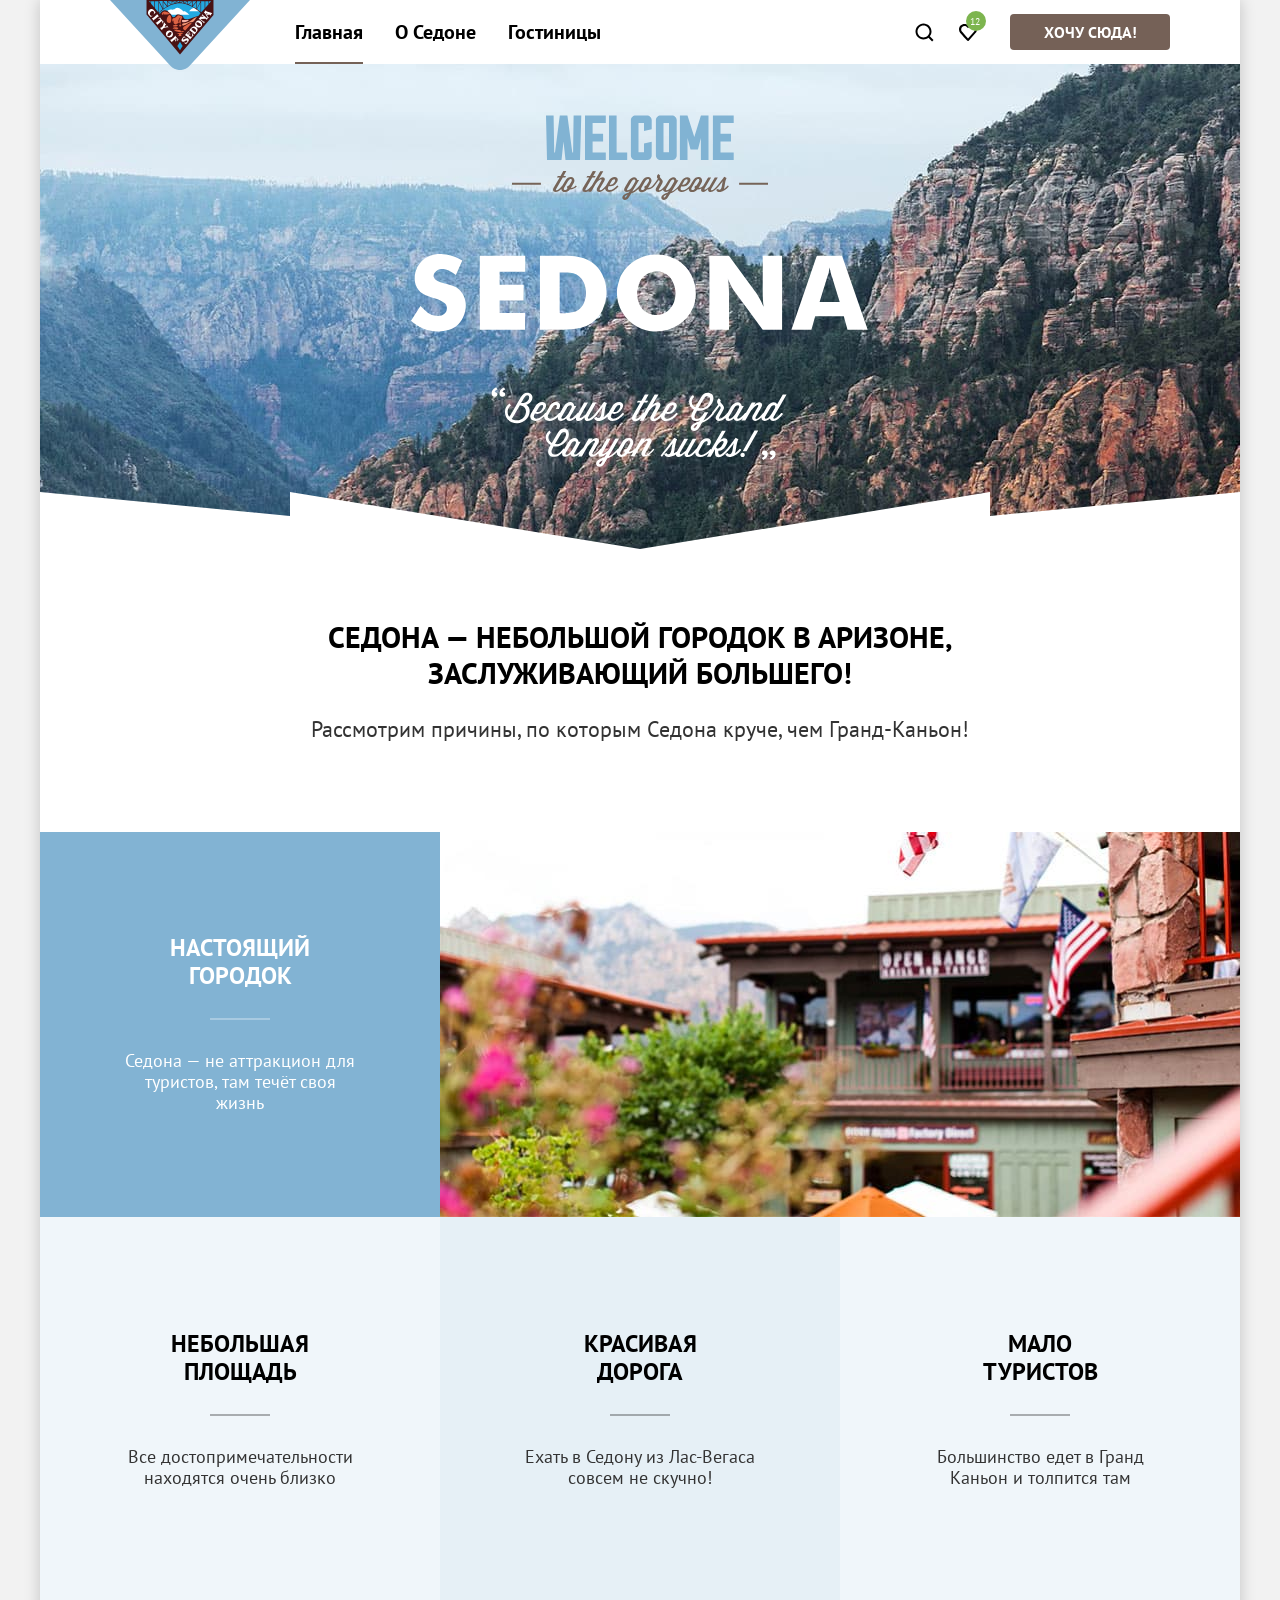
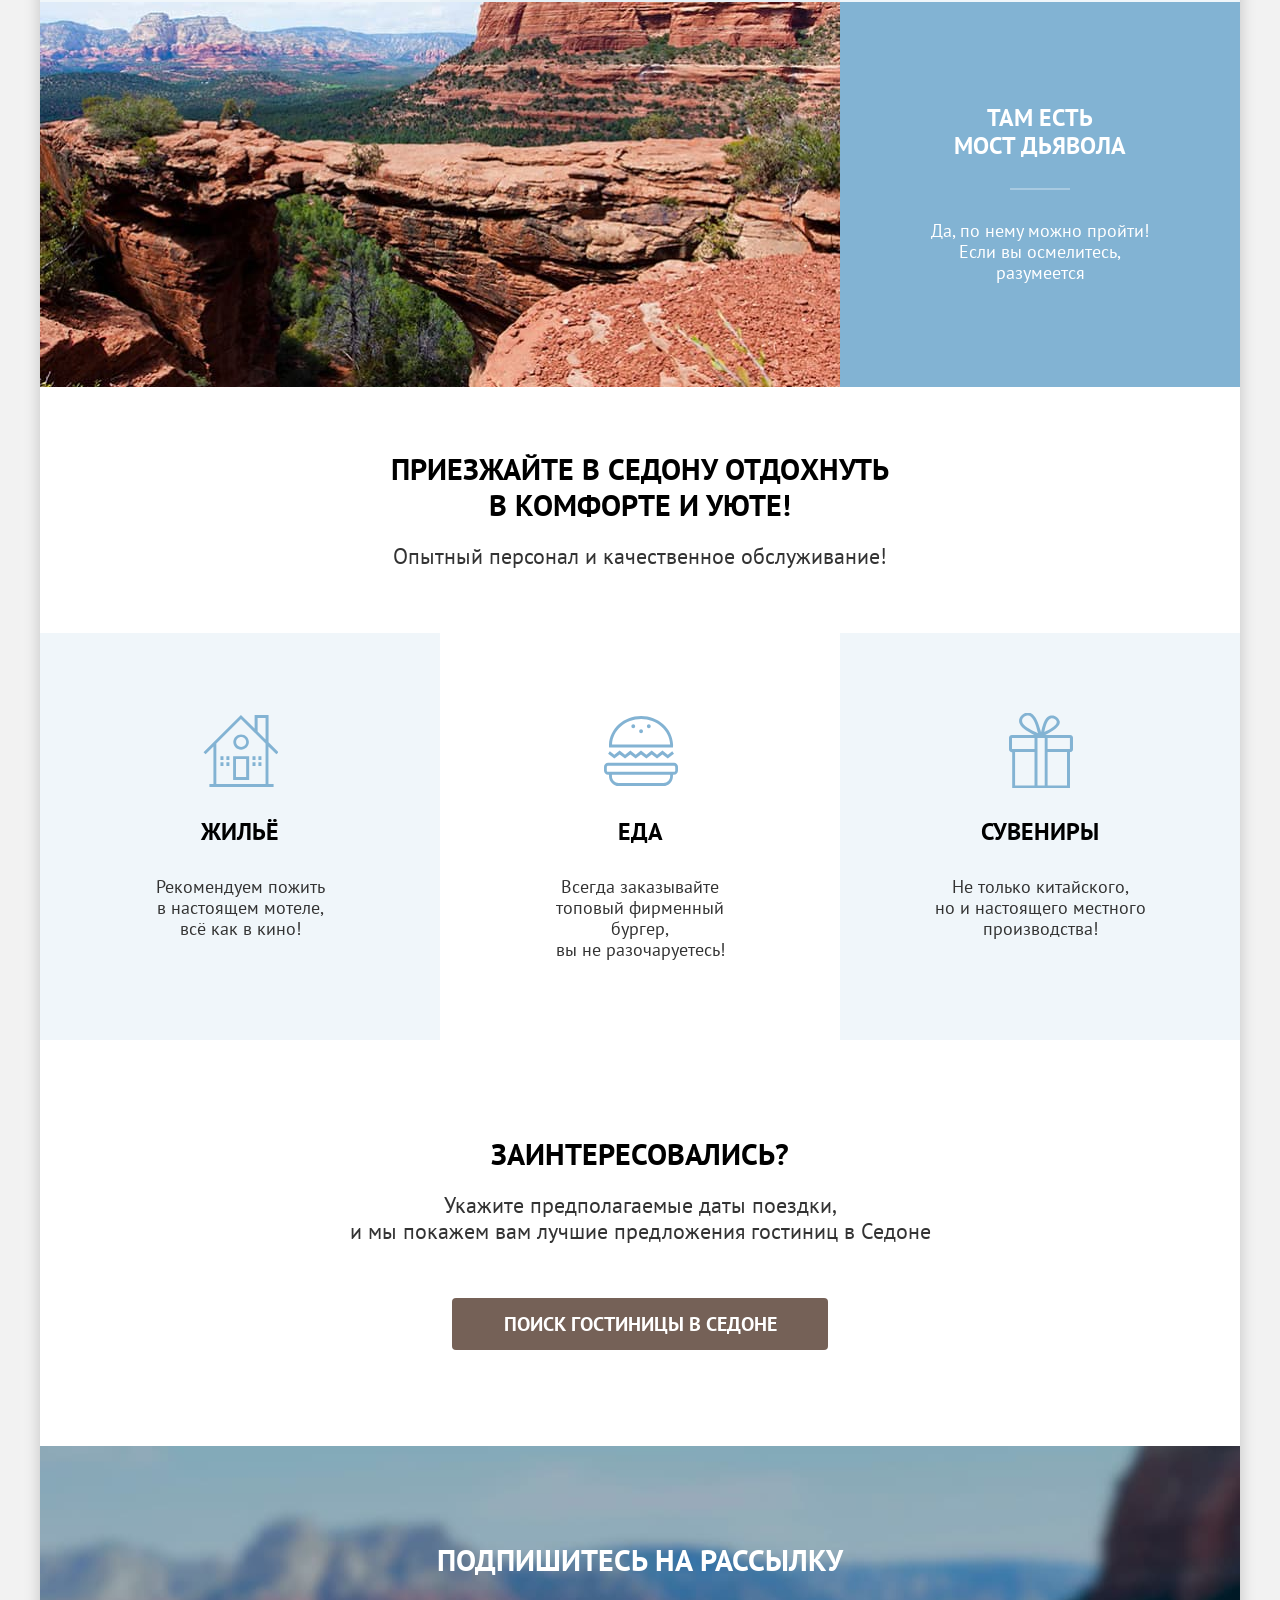
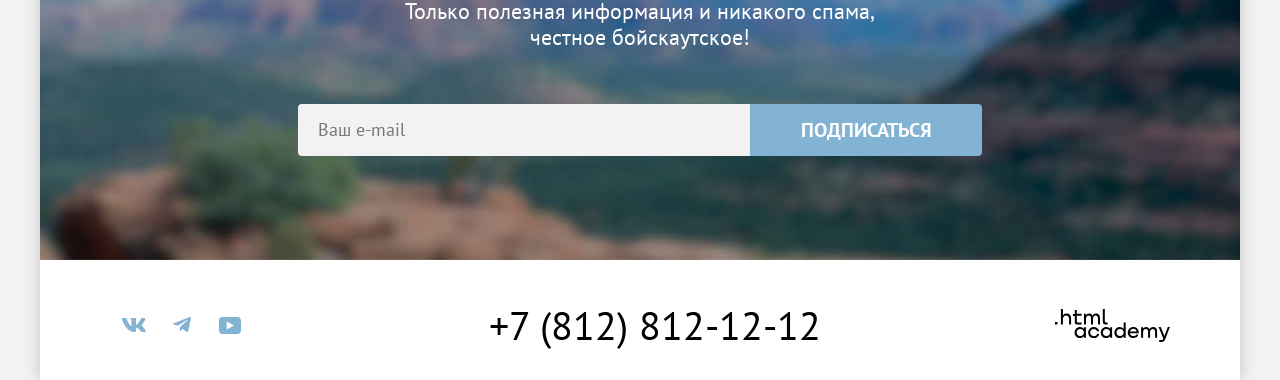
==== commit b6bf1974: "Исправление замечаний при защите" ====
--- a/index.html
+++ b/index.html
@@ -15,7 +15,7 @@
         <nav class="nav">
           <ul class="nav-list">
             <li class="nav-item">
-              <a href="" class="nav-link nav-link-current">Главная</a>
+              <a class="nav-link nav-link-current">Главная</a>
             </li>
             <li class="nav-item">
               <a href="#" class="nav-link">О Седоне</a>
@@ -79,7 +79,7 @@
             </li>
           </ul>
         </section>
-        <section class="services">
+        <section class="services" data-test="service">
           <div class="services-block">
             <h2 class="block-title">Приезжайте в Седону отдохнуть в комфорте и уюте!</h2>
             <p class="block-subtitle">Опытный персонал и  качественное обслуживание!</p>
@@ -109,7 +109,8 @@
           <h2 class="block-title">Подпишитесь на рассылку</h2>
           <p class="block-subtitle">Только полезная информация и никакого спама,<br>честное бойскаутское!</p>
           <form action="https://echo.htmlacademy.ru/" class="subscribe-form" method="post">
-            <input type="email" class="subscribe-inp" name="email" placeholder="Ваш e-mail">
+            <label for="email" class="visually-hidden">Отправить email</label>
+            <input type="email" class="subscribe-inp" required aria-label="Электронная почта" name="email" id="email" placeholder="Ваш e-mail">
             <button type="submit" class="btn btn-blue btn-large">Подписаться</button>
           </form>
         </section>
@@ -141,7 +142,9 @@
             </a>
           </li>
         </ul>
-        <a href="tel:88128121212" class="footer-contact-number">+7 (812) 812-12-12</a>
+        <div class="footer-contact-wrapper">
+          <a href="tel:88128121212" class="footer-contact-number">+7 (812) 812-12-12</a>
+        </div>
         <a href="https://htmlacademy.ru/intensive/htmlcss" class="footer-logo-link">
           <svg xmlns="http://www.w3.org/2000/svg" width="115" height="33" role="img" aria-label="Логотип htmlacademy" fill="#000" viewBox="0 0 115 33">
             <path d="M0 12.9v2.6h2.5v-2.6zM11.6 4.5c-1.6 0-2.8.7-3.6 1.7h-.1V0h-2v15.5h2v-5.3c0-2.1 1.3-3.6 3.3-3.6 1.8 0 2.9 1.4 2.9 3.2v5.7h2V9.4c.1-3-1.8-4.9-4.5-4.9M26.6 4.8h-4.8V1.1h-2v3.8h-1.9v2h1.9v6c0 1.7 1 2.7 2.7 2.7h4.1v-2h-3.7c-.7 0-1.1-.4-1.1-1.1V6.8h4.8zM41.1 4.6c-1.6 0-2.9.8-3.5 2.1h-.1c-.6-1.2-1.8-2.1-3.4-2.1-1.4 0-2.5.8-3.1 1.8h-.1V4.8H29v10.6h2V10c0-2 1-3.5 2.6-3.5 1.5 0 2.4 1 2.4 2.6v6.3h2V9.8c0-2.4 1.4-3.3 2.6-3.3 1.5 0 2.4 1 2.4 2.6v6.3h2V8.9c.1-2.5-1.4-4.3-3.9-4.3M47.8 12.7c0 1.7 1 2.7 2.8 2.7h2v-2h-1.7c-.7 0-1.1-.4-1.1-1.1V0h-2zM28.9 19.7c-.9-1.1-2.2-1.8-3.9-1.8-3.1 0-5.4 2.3-5.4 5.6s2.3 5.6 5.4 5.6c1.8 0 3-.8 3.8-1.9h.1v1.6h2V18.2h-2zm-3.6 7.4c-2.2 0-3.6-1.6-3.6-3.6s1.4-3.6 3.6-3.6 3.6 1.6 3.6 3.6c0 1.9-1.4 3.6-3.6 3.6M44.2 22c-.5-2.4-2.6-4.1-5.4-4.1-3.4 0-5.6 2.5-5.6 5.6s2.2 5.6 5.6 5.6c2.8 0 4.9-1.8 5.4-4.2h-2.1c-.4 1.3-1.7 2.3-3.3 2.3-2.2 0-3.6-1.6-3.6-3.6s1.4-3.6 3.6-3.6c1.6 0 2.8 1 3.3 2.2h2.1zM55.1 19.7c-.9-1.1-2.2-1.8-3.9-1.8-3.1 0-5.4 2.3-5.4 5.6s2.3 5.6 5.4 5.6c1.8 0 3-.8 3.8-1.9h.1v1.6h2V18.2h-2zm-3.6 7.4c-2.2 0-3.6-1.6-3.6-3.6s1.4-3.6 3.6-3.6 3.6 1.6 3.6 3.6c0 1.9-1.5 3.6-3.6 3.6M68.7 19.8c-.9-1.1-2.2-1.9-3.9-1.9-3.1 0-5.4 2.3-5.4 5.6s2.2 5.6 5.4 5.6c1.7 0 3-.8 3.8-1.8h.1v1.5h2V13.4h-2zm-3.6 7.3c-2.2 0-3.6-1.6-3.6-3.6s1.4-3.6 3.6-3.6 3.6 1.6 3.6 3.6c-.1 2-1.5 3.6-3.6 3.6M78.3 17.9c-3.3 0-5.5 2.5-5.5 5.6 0 3 2.1 5.6 5.5 5.6 2.5 0 4.5-1.3 5.2-3.6h-2.1c-.5 1-1.6 1.6-3 1.6-1.9 0-3.3-1.3-3.4-2.9h8.8c.2-3.6-2-6.3-5.5-6.3m0 1.9c1.7 0 3 1 3.3 2.6h-6.5c.3-1.5 1.5-2.6 3.2-2.6M98.2 17.9c-1.6 0-2.9.8-3.6 2h-.1c-.6-1.2-1.8-2-3.4-2-1.4 0-2.5.7-3.1 1.8v-1.5h-1.9v10.6h2v-5.4c0-2 1-3.4 2.6-3.5 1.5 0 2.4 1 2.4 2.6v6.3h2v-5.6c0-2.4 1.4-3.3 2.6-3.3 1.5 0 2.4 1 2.4 2.6v6.3h2v-6.5c.1-2.6-1.4-4.4-3.9-4.4M109.4 27l-3.6-8.9h-2.2l4.8 11.6c-.3.9-.7 1.2-1.7 1.2h-2.5v2h2.5c1.8 0 2.8-.8 3.5-2.6l4.7-12.2h-2.1z" />
@@ -158,12 +161,12 @@
             <form action="https://echo.htmlacademy.ru/" method="post" class="modal-form">
               <label class="form-label" for="arrival-date">Дата заезда:</label>
               <div class="form-field">
-                <input class="form-input" id="arrival-date" name="arrival-date" type="text" value="27 апреля 2020" placeholder="Укажите дату">
+                <input class="form-input" id="arrival-date" name="arrival-date" type="text" value="27 апреля 2020" required placeholder="Укажите дату">
                 <span class="form-message invalid-message">Мы не можем отправить вас в прошлое.</span>
               </div>
               <label class="form-label" for="departure-date">Дата выезда:</label>
               <div class="form-field">
-                <input class="form-input" id="departure-date" name="departure-date" type="text" value="1 сентября 2023" placeholder="Укажите дату">
+                <input class="form-input" id="departure-date" name="departure-date" type="text" value="1 сентября 2023" required placeholder="Укажите дату">
                 <span class="form-message">На эти даты есть свободные номера. Пока есть.</span>
               </div>
               <label class="form-label label-counter" for="adults">Взрослые:</label>
@@ -174,7 +177,7 @@
                     <path d="M3 9V11H17V9H3Z"/>
                   </svg>
                 </button>
-                <input class="form-input" id="adults" name="adults" type="number" value="2" max="9999">
+                <input class="form-input" id="adults" name="adults" type="number" value="2" max="9999" required>
                 <button type="button" class="counter-btn btn-plus">
                   <span class="visually-hidden">Увеличить количество</span>
                   <svg width="20" height="20" viewBox="0 0 20 20" fill="rgba(117, 97, 87, 0.3)" xmlns="http://www.w3.org/2000/svg">
@@ -182,7 +185,7 @@
                   </svg>
                 </button>
               </div>
-              <div class="label-wraper">
+              <div class="label-wrapper">
                 <label class="form-label label-counter" for="children">Дети:</label>
                 <span class="tooltip">
                   <button class="tooltip-toggle" type="button" aria-labelledby="tooltip-label-count">
@@ -198,7 +201,7 @@
                     <path d="M3 9V11H17V9H3Z"/>
                   </svg>
                 </button>
-                <input class="form-input" id="children" name="children" type="number" value="2">
+                <input class="form-input" id="children" name="children" type="number" value="2" max="9999">
                 <button type="button" class="counter-btn btn-plus">
                   <span class="visually-hidden">Увеличить количество</span>
                   <svg width="20" height="20" viewBox="0 0 20 20" fill="rgba(117, 97, 87, 0.3)" xmlns="http://www.w3.org/2000/svg">
@@ -212,6 +215,5 @@
         </div>
       </div>
     </div>
-
   </body>
 </html>
--- a/styles/styles.css
+++ b/styles/styles.css
@@ -42,7 +42,8 @@
 }
 
 body {
-  height: 100%;
+  min-height: 100%;
+  min-width: 1200px;
   margin: 0;
   font-family: "PT Sans", sans-serif;
   font-size: 18px;
@@ -105,6 +106,16 @@
   text-decoration: none;
 }
 
+.nav-link:hover,
+.nav-user-link:hover {
+  opacity: 0.6;
+}
+
+.nav-link:active,
+.nav-user-link:active {
+  opacity: 0.3;
+}
+
 .nav-link-current::after {
   position: absolute;
   left: 16px;
@@ -117,6 +128,9 @@
 
 .nav-user-list {
   display: flex;
+  flex-wrap: wrap;
+  min-width: 88px;
+  max-width: 220px;
   align-items: center;
   padding: 0;
   margin: 0;
@@ -160,7 +174,7 @@
 
 /* Hero секция */
 .hero {
-  padding: 50px 371px 79px;
+  padding: 51px 371px 78px;
   background-image: url("../images/welcome-divider.svg"), url("../images/welcome-background.jpg");
   background-color: #aec4dc;
   background-repeat: no-repeat, no-repeat;
@@ -170,7 +184,7 @@
 
 /* Секция преимущества (главная страница) */
 .advantages-block {
-  padding: 70px 270px 89px;
+  padding: 70px 270px 90px;
   text-align: center;
 }
 
@@ -210,6 +224,7 @@
 }
 
 .advantages-item {
+  min-height: 385px;
   width: 400px;
   padding: 113px 85px 112px;
   text-align: center;
@@ -251,8 +266,8 @@
 
 .advantages-item .item-title {
   position: relative;
-  padding-bottom: 30px;
-  margin-bottom: 32px;
+  padding-bottom: 29px;
+  margin-bottom: 31px;
 }
 
 .advantages-item .item-title::after {
@@ -262,6 +277,7 @@
   margin-left: -30px;
   width: 60px;
   height: 2px;
+  transform: translateY(50%);
   background-color: currentColor;
   opacity: 0.3;
   content: "";
@@ -428,6 +444,14 @@
   min-height: 21px;
 }
 
+.breadcrumbs-link:hover {
+  opacity: 0.6;
+}
+
+.breadcrumbs-link:active {
+  opacity: 0.3;
+}
+
 .breadcrumbs-item:not(:last-child) {
   position: relative;
   padding-right: 17px;
@@ -516,6 +540,11 @@
 .control-input:focus-visible + .control-mark {
   opacity: 1;
   outline: 3px solid #83b3d3;
+}
+
+.control-input:disabled + .control-mark,
+.control-input:disabled ~ .control-label {
+  opacity: 0.3;
 }
 
 .control:active {
@@ -614,7 +643,7 @@
 }
 
 .catalog-filter-buttons {
-  align-self: flex-end;
+  padding-top: 56px;
 }
 
 .catalog-filter-buttons button {
@@ -721,12 +750,16 @@
 }
 
 .select-control:disabled {
+  color: #000000;
+  border-color: #000000;
   opacity: 0.3;
 }
 
 .view-list {
   display: flex;
+  flex-wrap: wrap;
   gap: 8px;
+  flex: 0 0 160px;
   padding: 0;
   margin: 0;
   list-style: none;
@@ -788,6 +821,7 @@
 }
 
 .hotels-card-photo {
+  width: 100%;
   margin-bottom: 16px;
 }
 
@@ -859,6 +893,7 @@
 /* Пагинация */
 .pagination-list {
   display: flex;
+  flex-wrap: wrap;
   padding: 0;
   margin: 0;
   align-items: baseline;
@@ -867,36 +902,31 @@
 }
 
 .pagination-item {
+  min-width: 60px;
   text-align: center;
-}
-
-.pagination-item:not(:has(a)) {
-  width: 60px;
 }
 
 .pagination-link {
   display: block;
   padding: 11px;
-  min-width: 60px;
   font-size: 20px;
   line-height: 36px;
   font-weight: 700;
   color: #ffffff;
   text-align: center;
-  vertical-align: baseline;
   background-color: #82b3d3;
   text-decoration: none;
   border-radius: 4px;
   border: 1px solid transparent;
 }
 
-.pagination-item:hover a:not(.pagination-link-current),
-.pagination-item:focus-visible a:not(.pagination-link-current) {
+.pagination-item:hover .pagination-link:not(.pagination-link-current),
+.pagination-item:focus-visible .pagination-link:not(.pagination-link-current) {
   border-color: #82b3d3;
   background-color: #68a2ca;
 }
 
-.pagination-item:active a:not(.pagination-link-current) {
+.pagination-item:active .pagination-link:not(.pagination-link-current) {
   color: rgba(255, 255, 255, 0.3);
   background-color: #82b3d3;
 }
@@ -916,6 +946,9 @@
 
 .footer-social-list {
   display: flex;
+  flex-wrap: wrap;
+  min-width: 144px;
+  max-width: 240px;
   margin: 0;
   padding: 0;
   list-style: none;
@@ -936,6 +969,12 @@
 
 .footer-social-link:active svg {
   opacity: 0.3;
+}
+
+.footer-contact-wrapper {
+  display: flex;
+  flex-direction: column;
+  text-align: center;
 }
 
 .footer-contact-number {
@@ -1078,7 +1117,10 @@
 
 .modal {
   position: relative;
+  width: 717px;
+  max-height: 100vh;
   padding: 64px 70px;
+  overflow-y: auto;
   background-color: #ffffff;
   border-radius: 30px;
   box-shadow: 0 25px 50px 0 rgba(0, 0, 0, 0.15);
@@ -1094,22 +1136,31 @@
   background-color: #f2f2f2;
   border: none;
   border-radius: 50%;
-  background-image: url("../images/icons/cross.svg");
-  background-repeat: no-repeat;
-  background-position: center;
   cursor: pointer;
 }
 
+.modal-close-btn::before {
+  display: block;
+  width: 52px;
+  height: 52px;
+  background: url("../images/icons/cross.svg") no-repeat center;
+  content: "";
+}
+
 .modal-close-btn:hover {
-  background-color: #e6e6e6;
+  background-color: #e5e5e5;
 }
 
 .modal-close-btn:focus-visible {
-  background-color: #e6e6e6;
+  background-color: #e5e5e5;
   outline: 3px solid #83b3d3;
 }
 
 .modal-close-btn:active {
+  background-color: #e5e5e5;
+}
+
+.modal-close-btn:active::before {
   opacity: 0.3;
 }
 
@@ -1120,6 +1171,7 @@
 }
 
 .modal-title {
+  padding-right: 50px;
   margin-bottom: 65px;
 }
 
@@ -1195,6 +1247,7 @@
   height: 48px;
   border: 0;
   background-color: #f2f2f2;
+  cursor: pointer;
 }
 
 .counter-btn svg {
@@ -1215,6 +1268,7 @@
 }
 
 .counter-btn:active svg {
+  fill: #000000;
   opacity: 0.2;
 }
 
@@ -1241,12 +1295,10 @@
 }
 
 .form-counter input {
-  min-width: 31px;
-  max-width: 65px;
-  padding: 0 6px;
+  width: 31px;
+  padding: 0 5px;
   line-height: 20px;
   text-align: center;
-  field-sizing: content;
 }
 
 .form-counter input::-webkit-outer-spin-button,
@@ -1258,22 +1310,18 @@
   appearance: textfield;
 }
 
-.label-wraper {
+.label-wrapper {
   display: flex;
   margin-right: 10px;
   align-self: center;
 }
 
-.label-wraper .form-label {
+.label-wrapper .form-label {
   margin-right: 11px;
 }
 
 .tooltip {
   position: relative;
-}
-
-.tooltip:hover .tooltip-text {
-  display: block;
 }
 
 .tooltip-toggle {
@@ -1284,6 +1332,11 @@
   border: 0;
   border-radius: 50%;
   background: url("../images/icons/info.svg") no-repeat center #83b3d3;
+}
+
+.tooltip-toggle:hover + .tooltip-text,
+.tooltip-toggle:focus-visible + .tooltip-text {
+  display: block;
 }
 
 .tooltip-text {
